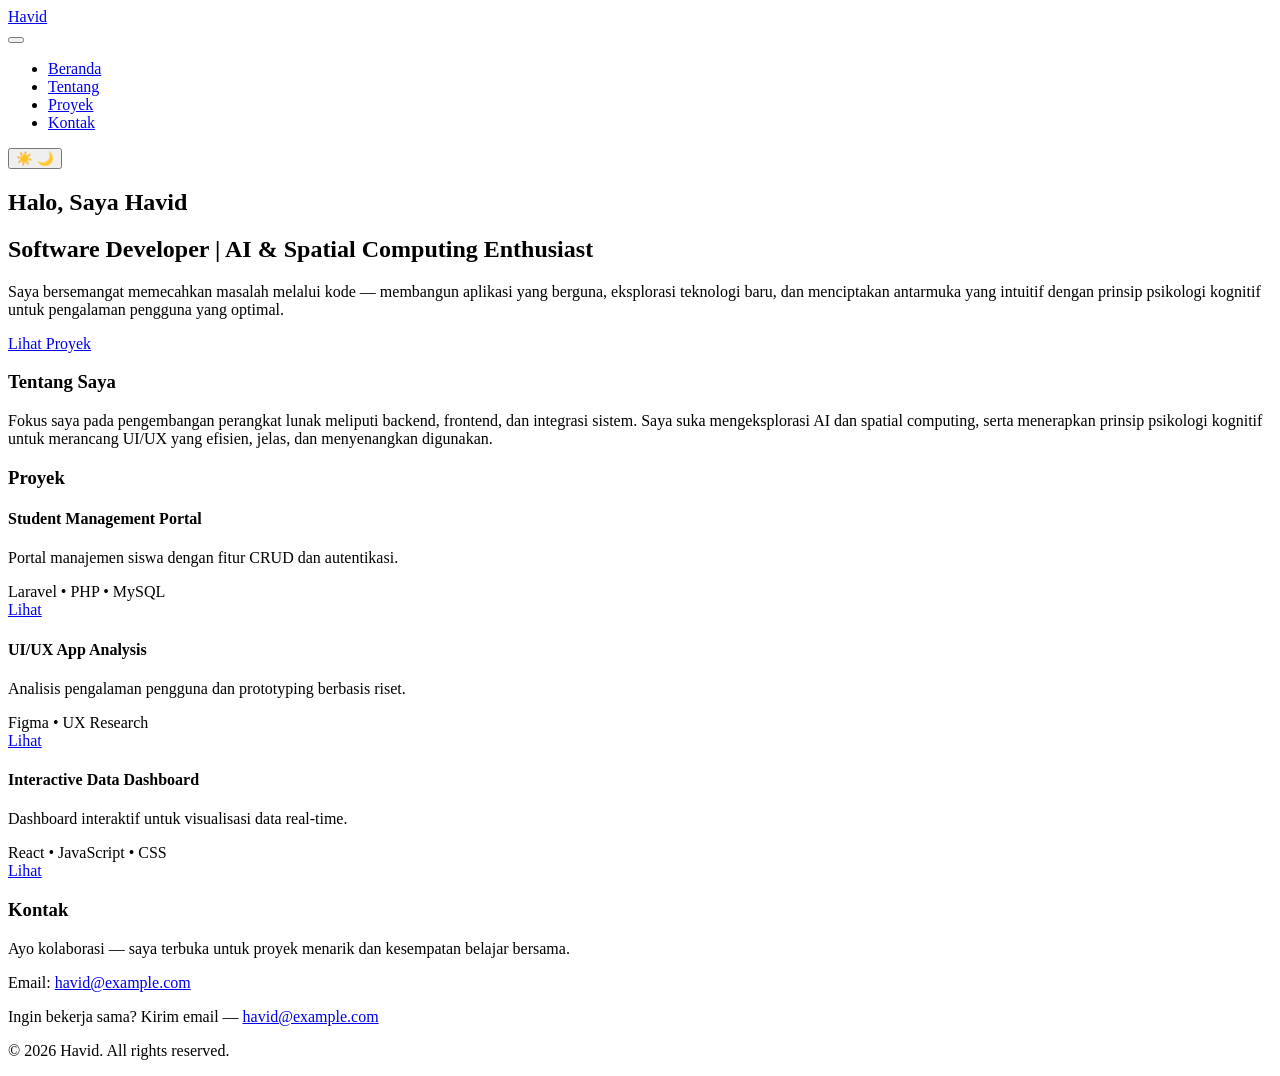
==== index.html @ 969c2647 "Rename index_Version3.html to index.html" ====
<!doctype html>
<html lang="id">
<head>
  <meta charset="utf-8" />
  <meta name="viewport" content="width=device-width,initial-scale=1" />
  <title>Havid Maulana — Portfolio</title>
  <meta name="description" content="Portfolio Havid — Software Developer, AI & Spatial Computing Enthusiast" />
  <link rel="stylesheet" href="style.css" />
</head>
<body>
  <header class="site-header">
    <nav class="nav container" role="navigation" aria-label="Main navigation">
      <div class="nav-left">
        <a href="#home" class="logo" aria-label="Beranda Havid">Havid</a>
      </div>

      <!--
        nav-toggle now includes aria-controls pointing to the nav links element.
        Script should toggle aria-expanded and the .show class on the #nav-links element.
      -->
      <button class="nav-toggle" id="nav-toggle" aria-expanded="false" aria-controls="nav-links" aria-label="Toggle navigation menu">
        <span class="hamburger" aria-hidden="true"></span>
      </button>

      <!-- role="menu" + data-close-on-click used to signal behaviour to JS and assistive tech -->
      <ul class="nav-center" id="nav-links" role="menu" data-close-on-click="true">
        <li><a href="#home" role="menuitem" aria-current="page">Beranda</a></li>
        <li><a href="#about" role="menuitem">Tentang</a></li>
        <li><a href="#projects" role="menuitem">Proyek</a></li>
        <li><a href="#contact" role="menuitem">Kontak</a></li>
      </ul>

      <div class="nav-right">
        <button id="theme-toggle" class="theme-toggle" aria-pressed="false" title="Toggle theme" aria-label="Toggle light and dark theme">
          <span class="icon-sun" aria-hidden="true">☀️</span>
          <span class="icon-moon" aria-hidden="true">🌙</span>
        </button>
      </div>
    </nav>
  </header>

  <main>
    <section id="home" class="hero container reveal">
      <div class="hero-content">
        <h1>Halo, Saya Havid</h1>
        <h2>Software Developer | AI & Spatial Computing Enthusiast</h2>
        <p>
          Saya bersemangat memecahkan masalah melalui kode — membangun aplikasi yang berguna, eksplorasi teknologi baru, dan menciptakan antarmuka yang intuitif dengan
          prinsip psikologi kognitif untuk pengalaman pengguna yang optimal.
        </p>
        <div class="cta-row">
          <a href="#projects" class="btn primary" id="view-projects">Lihat Proyek</a>
        </div>
      </div>
      <div class="hero-visual" aria-hidden="true">
        <!-- Simple visual placeholder -->
        <div class="device-mock"></div>
      </div>
    </section>

    <section id="about" class="about container reveal">
      <h3>Tentang Saya</h3>
      <p>
        Fokus saya pada pengembangan perangkat lunak meliputi backend, frontend, dan integrasi sistem. Saya suka mengeksplorasi AI dan spatial computing, serta menerapkan
        prinsip psikologi kognitif untuk merancang UI/UX yang efisien, jelas, dan menyenangkan digunakan.
      </p>
    </section>

    <section id="projects" class="projects container reveal">
      <h3>Proyek</h3>
      <div class="projects-grid">
        <article class="project-card">
          <div class="card-content">
            <h4>Student Management Portal</h4>
            <p>Portal manajemen siswa dengan fitur CRUD dan autentikasi.</p>
            <div class="tech">Laravel • PHP • MySQL</div>
          </div>
          <a class="card-action" href="#" aria-label="Buka proyek Student Management Portal">Lihat</a>
        </article>

        <article class="project-card">
          <div class="card-content">
            <h4>UI/UX App Analysis</h4>
            <p>Analisis pengalaman pengguna dan prototyping berbasis riset.</p>
            <div class="tech">Figma • UX Research</div>
          </div>
          <a class="card-action" href="#" aria-label="Buka proyek UI/UX App Analysis">Lihat</a>
        </article>

        <article class="project-card">
          <div class="card-content">
            <h4>Interactive Data Dashboard</h4>
            <p>Dashboard interaktif untuk visualisasi data real-time.</p>
            <div class="tech">React • JavaScript • CSS</div>
          </div>
          <a class="card-action" href="#" aria-label="Buka proyek Interactive Data Dashboard">Lihat</a>
        </article>
      </div>
    </section>

    <section id="contact" class="contact container reveal">
      <h3>Kontak</h3>
      <p>Ayo kolaborasi — saya terbuka untuk proyek menarik dan kesempatan belajar bersama.</p>
      <p>
        Email: <a href="mailto:havid@example.com">havid@example.com</a>
      </p>
    </section>
  </main>

  <footer class="site-footer">
    <div class="container">
      <p>Ingin bekerja sama? Kirim email — <a href="mailto:havid@example.com">havid@example.com</a></p>
      <p>© 2026 Havid. All rights reserved.</p>
    </div>
  </footer>

  <script src="script.js" defer></script>
</body>
</html>
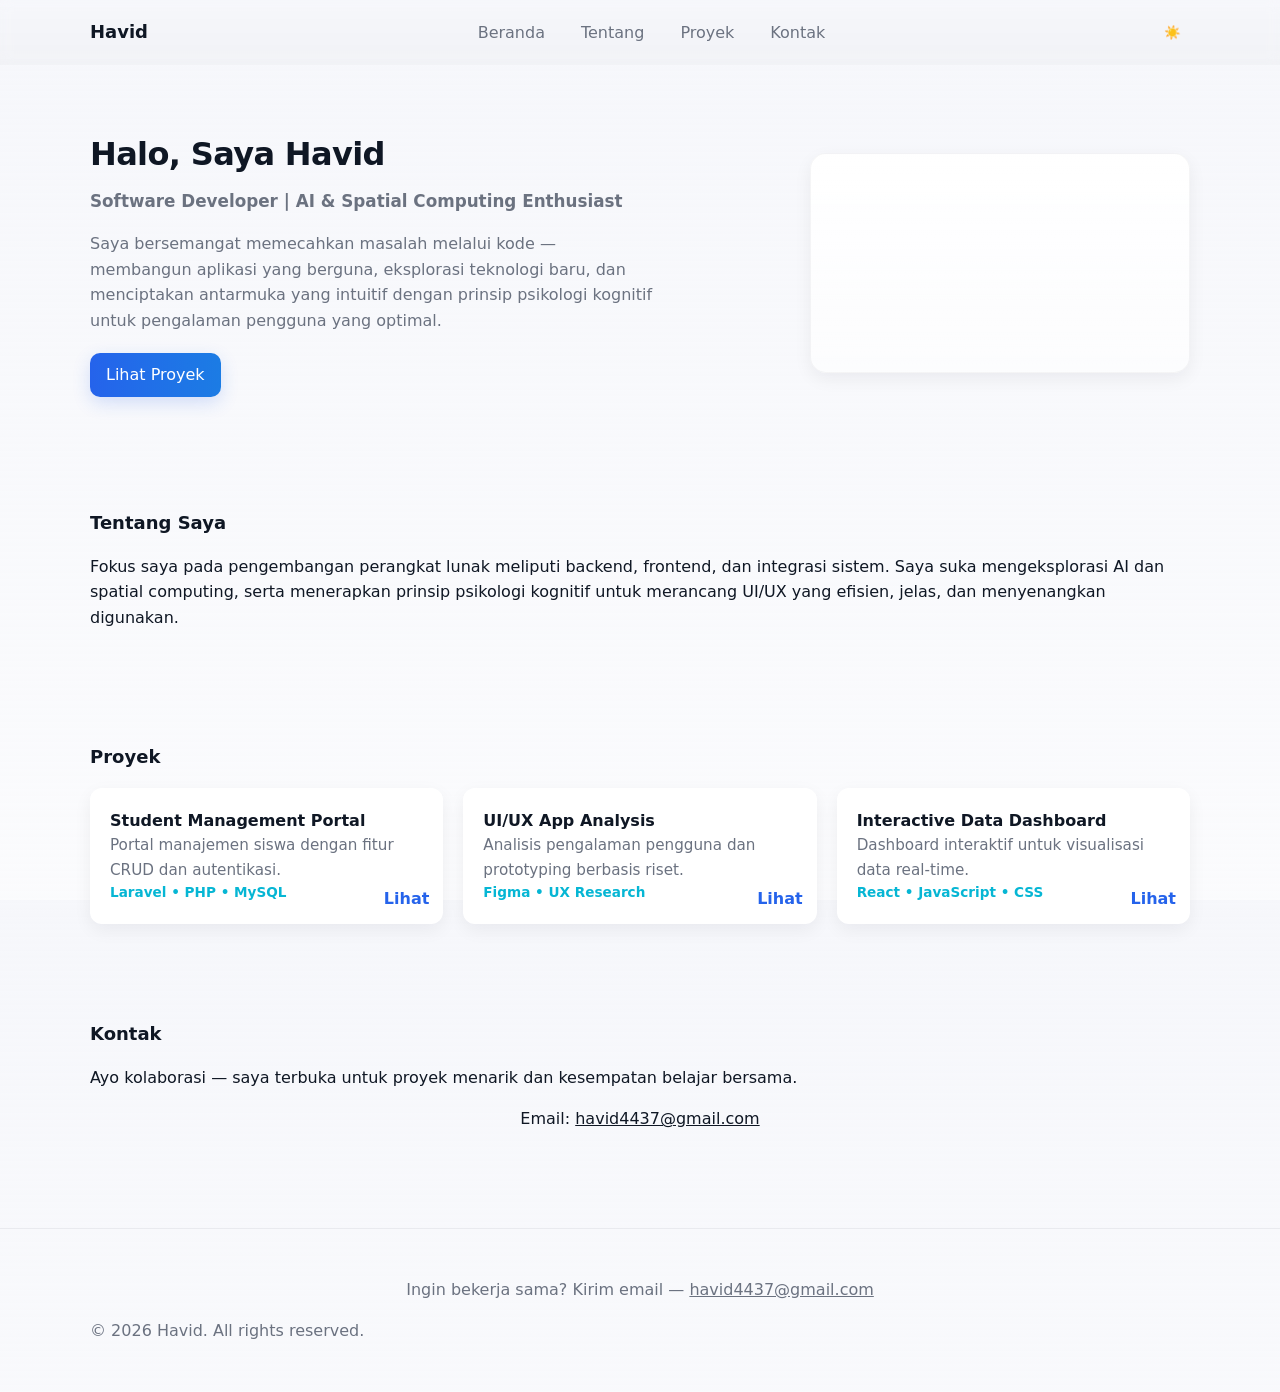
==== commit 03f5618a: "Updated index.html to change email address and center align email lines." ====
--- a/index.html
+++ b/index.html
@@ -101,19 +101,19 @@
     <section id="contact" class="contact container reveal">
       <h3>Kontak</h3>
       <p>Ayo kolaborasi — saya terbuka untuk proyek menarik dan kesempatan belajar bersama.</p>
-      <p>
-        Email: <a href="mailto:havid@example.com">havid@example.com</a>
+      <p style="text-align:center;">
+        Email: <a href="mailto:havid4437@gmail.com">havid4437@gmail.com</a>
       </p>
     </section>
   </main>
 
   <footer class="site-footer">
     <div class="container">
-      <p>Ingin bekerja sama? Kirim email — <a href="mailto:havid@example.com">havid@example.com</a></p>
+      <p style="text-align:center;">Ingin bekerja sama? Kirim email — <a href="mailto:havid4437@gmail.com">havid4437@gmail.com</a></p>
       <p>© 2026 Havid. All rights reserved.</p>
     </div>
   </footer>
 
   <script src="script.js" defer></script>
 </body>
-</html>
+</html>
--- a/style.css
+++ b/style.css
@@ -0,0 +1,248 @@
+:root{
+  --bg: #f6f7fb;
+  --surface: #ffffff;
+  --text: #0f1724;
+  --muted: #6b7280;
+  --primary: #2563eb;
+  --accent: #06b6d4;
+  --card-shadow: 0 6px 18px rgba(15,23,36,0.06);
+  --glass: rgba(255,255,255,0.6);
+  --radius: 12px;
+  --transition: 300ms cubic-bezier(.2,.9,.3,1);
+}
+
+/* Dark theme overrides */
+:root[data-theme="dark"]{
+  --bg: #0b1020;
+  --surface: #0f1724;
+  --text: #e6eef8;
+  --muted: #9aa6bb;
+  --primary: #4f83ff;
+  --accent: #2dd4bf;
+  --card-shadow: 0 8px 26px rgba(2,6,23,0.6);
+  --glass: rgba(19,24,34,0.6);
+}
+
+/* Basic reset */
+*{box-sizing:border-box}
+html,body{height:100%}
+body{
+  margin:0;
+  font-family: Inter, ui-sans-serif, system-ui, -apple-system, "Segoe UI", Roboto, "Helvetica Neue", Arial;
+  background:linear-gradient(180deg,var(--bg),color-mix(in srgb, var(--bg) 92%, transparent 100%));
+  color:var(--text);
+  -webkit-font-smoothing:antialiased;
+  -moz-osx-font-smoothing:grayscale;
+  line-height:1.6;
+  transition: background var(--transition), color var(--transition);
+}
+
+/* Container */
+.container{
+  width: min(1100px, 92%);
+  margin: 0 auto;
+}
+
+/* Header / Nav */
+.site-header{
+  position: sticky;
+  top:0;
+  z-index:40;
+  backdrop-filter: blur(6px);
+  background: linear-gradient(180deg, transparent, rgba(0,0,0,0.02));
+}
+.nav{
+  display:flex;
+  align-items:center;
+  gap:1rem;
+  padding:1rem 0;
+}
+.logo{
+  font-weight:700;
+  font-size:1.125rem;
+  color:var(--text);
+  text-decoration:none;
+}
+.nav-center{
+  list-style:none;
+  display:flex;
+  gap:1.25rem;
+  margin:0;
+  padding:0;
+  flex:1;
+  justify-content:center;
+  align-items:center;
+}
+.nav-center a{
+  color:var(--muted);
+  text-decoration:none;
+  padding:0.35rem 0.5rem;
+  border-radius:8px;
+  transition: color var(--transition), background var(--transition);
+}
+.nav-center a:hover,
+.nav-center a:focus{
+  color:var(--text);
+  background: color-mix(in srgb, var(--primary) 8%, transparent 92%);
+}
+.nav-right{display:flex;align-items:center;gap:0.5rem}
+
+/* Theme toggle */
+.theme-toggle{
+  background:transparent;
+  border:1px solid transparent;
+  padding:0.5rem;
+  border-radius:8px;
+  cursor:pointer;
+  color:var(--muted);
+  display:inline-flex;
+  align-items:center;
+  gap:0.5rem;
+  transition: background var(--transition), color var(--transition), transform var(--transition);
+}
+.theme-toggle:hover{transform:translateY(-2px)}
+.theme-toggle .icon-sun{display:inline-block}
+:root[data-theme="dark"] .theme-toggle .icon-sun{display:none}
+:root:not([data-theme="dark"]) .theme-toggle .icon-moon{display:none}
+
+/* Nav toggle (mobile) */
+.nav-toggle{
+  display:none;
+  background:transparent;
+  border:0;
+  padding:0.4rem;
+  cursor:pointer;
+}
+.hamburger{
+  width:22px;height:2px;background:var(--text);display:block;position:relative;border-radius:2px;
+}
+.hamburger::after,.hamburger::before{
+  content:"";position:absolute;left:0;right:0;height:2px;background:inherit;border-radius:2px;
+}
+.hamburger::before{top:-6px}
+.hamburger::after{top:6px}
+
+/* Hero */
+.hero{
+  display:grid;
+  grid-template-columns: 1fr 380px;
+  gap:2rem;
+  align-items:center;
+  padding:4rem 0;
+}
+.hero-content h1{
+  margin:0;
+  font-size:2rem;
+  letter-spacing:-0.02em;
+}
+.hero-content h2{
+  margin:0.5rem 0 1rem;
+  color:var(--muted);
+  font-weight:600;
+  font-size:1.05rem;
+}
+.hero-content p{max-width:56ch;color:var(--muted)}
+.cta-row{margin-top:1.2rem}
+.btn{
+  display:inline-block;
+  text-decoration:none;
+  padding:0.6rem 1rem;
+  border-radius:10px;
+  transition: all var(--transition);
+}
+.btn.primary{
+  background: linear-gradient(90deg,var(--primary), color-mix(in srgb,var(--accent) 30%, var(--primary)));
+  color:white;
+  box-shadow: 0 6px 18px rgba(37,99,235,0.18);
+}
+.btn.primary:hover{transform:translateY(-3px)}
+
+/* Device mock */
+.device-mock{
+  width:100%;
+  height:220px;
+  background:linear-gradient(180deg, color-mix(in srgb,var(--surface) 96%, transparent), var(--glass));
+  border-radius:16px;
+  box-shadow:var(--card-shadow);
+  border:1px solid color-mix(in srgb,var(--text) 4%, transparent);
+}
+
+/* Sections */
+h3{font-size:1.125rem;margin:0 0 0.75rem}
+.about, .projects, .contact{padding:3rem 0}
+
+/* Projects grid */
+.projects-grid{
+  display:grid;
+  grid-template-columns: repeat(3, 1fr);
+  gap:1.25rem;
+  margin-top:1rem;
+}
+.project-card{
+  background:var(--surface);
+  border-radius:var(--radius);
+  padding:1.25rem;
+  box-shadow:var(--card-shadow);
+  position:relative;
+  overflow:hidden;
+  transition: transform var(--transition), box-shadow var(--transition);
+  display:flex;
+  flex-direction:column;
+  gap:1rem;
+}
+.project-card:hover{
+  transform:translateY(-8px) scale(1.01);
+  box-shadow: 0 18px 40px rgba(2,6,23,0.12);
+}
+.card-content h4{margin:0;font-size:1rem}
+.card-content p{margin:0;color:var(--muted);font-size:0.95rem}
+.tech{margin-top:auto;color:var(--accent);font-weight:600;font-size:0.85rem}
+.card-action{
+  position:absolute;
+  right:14px;
+  bottom:12px;
+  background:transparent;
+  border:0;
+  text-decoration:none;
+  color:var(--primary);
+  font-weight:600;
+}
+
+/* Footer */
+.site-footer{
+  padding:2rem 0;
+  border-top:1px solid color-mix(in srgb,var(--text) 6%, transparent);
+  margin-top:2rem;
+  color:var(--muted);
+}
+
+/* Reveal animations (Intersection Observer) */
+.reveal{
+  opacity:0;
+  transform:translateY(18px);
+  transition: opacity 560ms cubic-bezier(.2,.9,.3,1), transform 560ms cubic-bezier(.2,.9,.3,1);
+  will-change: opacity, transform;
+}
+.reveal.active{
+  opacity:1;
+  transform:none;
+}
+
+/* Responsive */
+@media (max-width:980px){
+  .hero{grid-template-columns:1fr; text-align:left}
+  .hero-visual{order:2}
+  .nav-center{display:none;position:absolute;left:0;top:64px;width:100%;background:var(--surface);flex-direction:column;padding:1rem;border-radius:0 0 12px 12px;box-shadow:var(--card-shadow)}
+  .nav-center.show{display:flex}
+  .nav-toggle{display:block}
+  .projects-grid{grid-template-columns:repeat(2,1fr)}
+}
+@media (max-width:640px){
+  .projects-grid{grid-template-columns:1fr}
+  .logo{font-size:1rem}
+  .hero-content h1{font-size:1.5rem}
+  .hero-content h2{font-size:1rem}
+}
+
+/* Utilities */
+a{color:inherit}
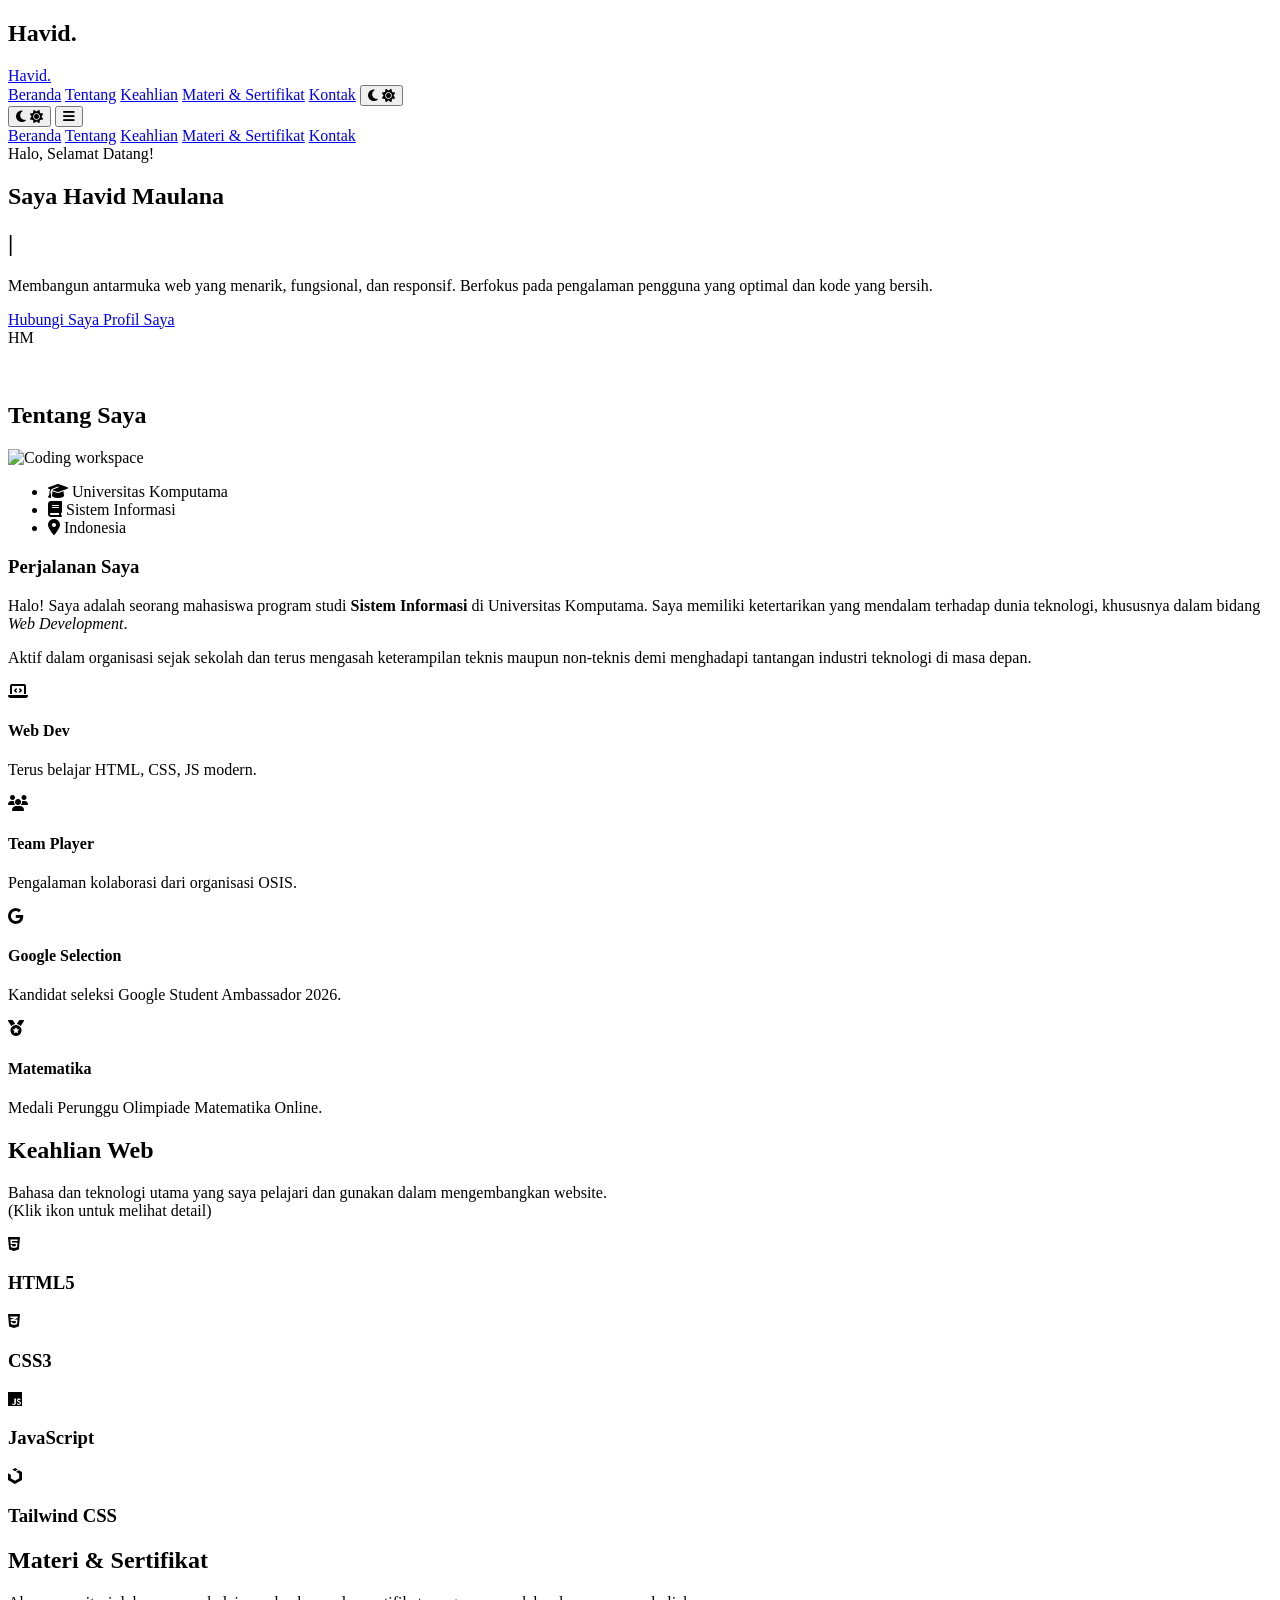
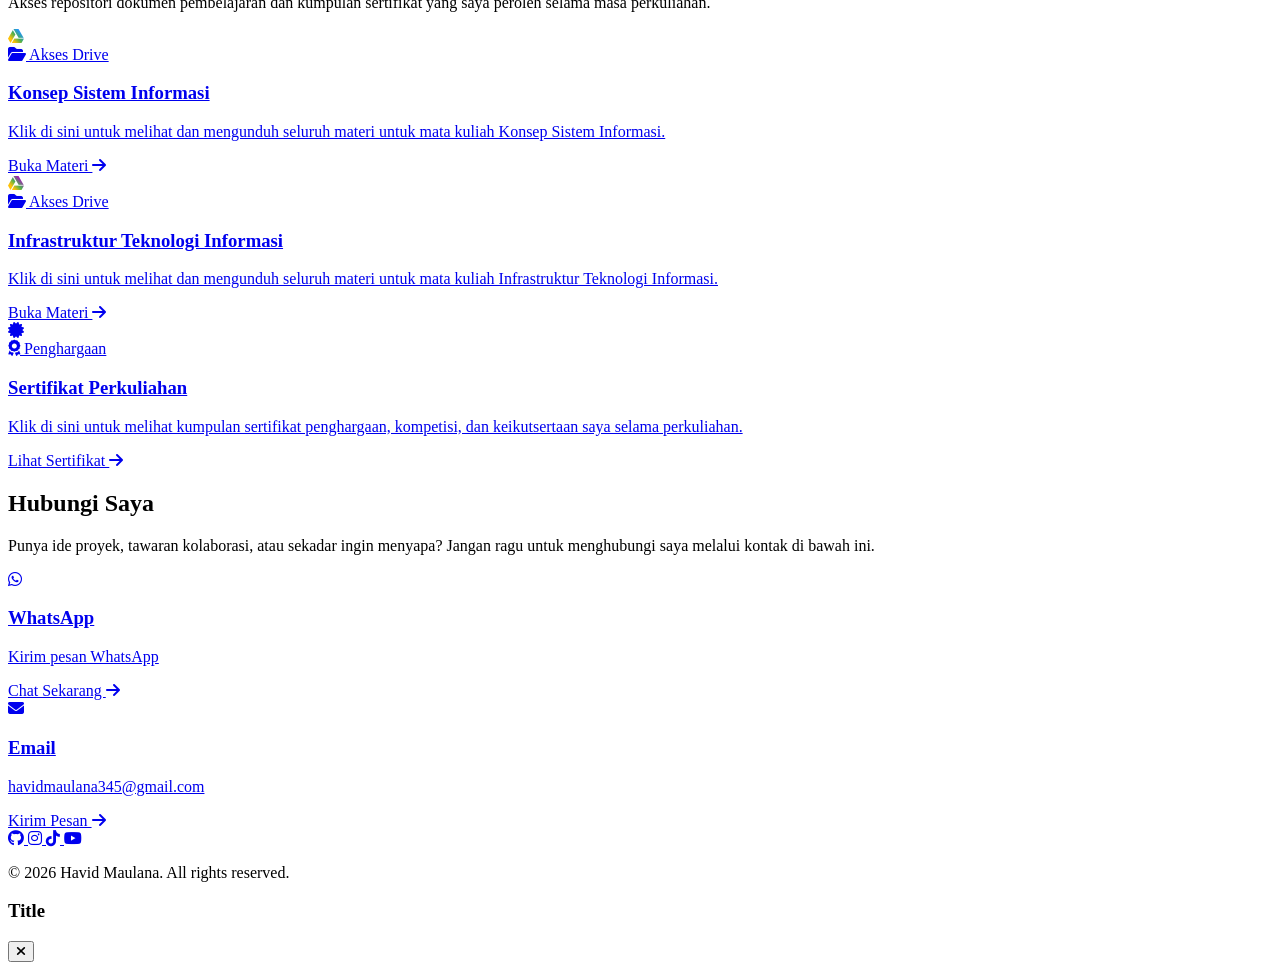
==== commit ad6087e9: "Update and rename My Portofolio.html to index.html" ====
--- a/index.html
+++ b/index.html
@@ -1,119 +1,708 @@
-<!doctype html>
-<html lang="id">
-<head>
-  <meta charset="utf-8" />
-  <meta name="viewport" content="width=device-width,initial-scale=1" />
-  <title>Havid Maulana — Portfolio</title>
-  <meta name="description" content="Portfolio Havid — Software Developer, AI & Spatial Computing Enthusiast" />
-  <link rel="stylesheet" href="style.css" />
-</head>
-<body>
-  <header class="site-header">
-    <nav class="nav container" role="navigation" aria-label="Main navigation">
-      <div class="nav-left">
-        <a href="#home" class="logo" aria-label="Beranda Havid">Havid</a>
-      </div>
-
-      <!--
-        nav-toggle now includes aria-controls pointing to the nav links element.
-        Script should toggle aria-expanded and the .show class on the #nav-links element.
-      -->
-      <button class="nav-toggle" id="nav-toggle" aria-expanded="false" aria-controls="nav-links" aria-label="Toggle navigation menu">
-        <span class="hamburger" aria-hidden="true"></span>
-      </button>
-
-      <!-- role="menu" + data-close-on-click used to signal behaviour to JS and assistive tech -->
-      <ul class="nav-center" id="nav-links" role="menu" data-close-on-click="true">
-        <li><a href="#home" role="menuitem" aria-current="page">Beranda</a></li>
-        <li><a href="#about" role="menuitem">Tentang</a></li>
-        <li><a href="#projects" role="menuitem">Proyek</a></li>
-        <li><a href="#contact" role="menuitem">Kontak</a></li>
-      </ul>
-
-      <div class="nav-right">
-        <button id="theme-toggle" class="theme-toggle" aria-pressed="false" title="Toggle theme" aria-label="Toggle light and dark theme">
-          <span class="icon-sun" aria-hidden="true">☀️</span>
-          <span class="icon-moon" aria-hidden="true">🌙</span>
-        </button>
-      </div>
-    </nav>
-  </header>
-
-  <main>
-    <section id="home" class="hero container reveal">
-      <div class="hero-content">
-        <h1>Halo, Saya Havid</h1>
-        <h2>Software Developer | AI & Spatial Computing Enthusiast</h2>
-        <p>
-          Saya bersemangat memecahkan masalah melalui kode — membangun aplikasi yang berguna, eksplorasi teknologi baru, dan menciptakan antarmuka yang intuitif dengan
-          prinsip psikologi kognitif untuk pengalaman pengguna yang optimal.
-        </p>
-        <div class="cta-row">
-          <a href="#projects" class="btn primary" id="view-projects">Lihat Proyek</a>
-        </div>
-      </div>
-      <div class="hero-visual" aria-hidden="true">
-        <!-- Simple visual placeholder -->
-        <div class="device-mock"></div>
-      </div>
-    </section>
-
-    <section id="about" class="about container reveal">
-      <h3>Tentang Saya</h3>
-      <p>
-        Fokus saya pada pengembangan perangkat lunak meliputi backend, frontend, dan integrasi sistem. Saya suka mengeksplorasi AI dan spatial computing, serta menerapkan
-        prinsip psikologi kognitif untuk merancang UI/UX yang efisien, jelas, dan menyenangkan digunakan.
-      </p>
-    </section>
-
-    <section id="projects" class="projects container reveal">
-      <h3>Proyek</h3>
-      <div class="projects-grid">
-        <article class="project-card">
-          <div class="card-content">
-            <h4>Student Management Portal</h4>
-            <p>Portal manajemen siswa dengan fitur CRUD dan autentikasi.</p>
-            <div class="tech">Laravel • PHP • MySQL</div>
-          </div>
-          <a class="card-action" href="#" aria-label="Buka proyek Student Management Portal">Lihat</a>
-        </article>
-
-        <article class="project-card">
-          <div class="card-content">
-            <h4>UI/UX App Analysis</h4>
-            <p>Analisis pengalaman pengguna dan prototyping berbasis riset.</p>
-            <div class="tech">Figma • UX Research</div>
-          </div>
-          <a class="card-action" href="#" aria-label="Buka proyek UI/UX App Analysis">Lihat</a>
-        </article>
-
-        <article class="project-card">
-          <div class="card-content">
-            <h4>Interactive Data Dashboard</h4>
-            <p>Dashboard interaktif untuk visualisasi data real-time.</p>
-            <div class="tech">React • JavaScript • CSS</div>
-          </div>
-          <a class="card-action" href="#" aria-label="Buka proyek Interactive Data Dashboard">Lihat</a>
-        </article>
-      </div>
-    </section>
-
-    <section id="contact" class="contact container reveal">
-      <h3>Kontak</h3>
-      <p>Ayo kolaborasi — saya terbuka untuk proyek menarik dan kesempatan belajar bersama.</p>
-      <p style="text-align:center;">
-        Email: <a href="mailto:havid4437@gmail.com">havid4437@gmail.com</a>
-      </p>
-    </section>
-  </main>
-
-  <footer class="site-footer">
-    <div class="container">
-      <p style="text-align:center;">Ingin bekerja sama? Kirim email — <a href="mailto:havid4437@gmail.com">havid4437@gmail.com</a></p>
-      <p>© 2026 Havid. All rights reserved.</p>
-    </div>
-  </footer>
-
-  <script src="script.js" defer></script>
-</body>
-</html>+<!DOCTYPE html>
+<html lang="id" class="scroll-smooth">
+<head>
+    <meta charset="UTF-8">
+    <meta name="viewport" content="width=device-width, initial-scale=1.0">
+    <title>Havid Maulana | Web Developer Portfolio</title>
+    <!-- Tailwind CSS CDN -->
+    <script src="https://cdn.tailwindcss.com"></script>
+    <!-- FontAwesome for Icons -->
+    <link rel="stylesheet" href="https://cdnjs.cloudflare.com/ajax/libs/font-awesome/6.4.0/css/all.min.css">
+    <!-- Google Fonts -->
+    <link href="https://fonts.googleapis.com/css2?family=Inter:wght@300;400;500;600;700&display=swap" rel="stylesheet">
+    <script>
+        tailwind.config = {
+            darkMode: 'class', // Menambahkan konfigurasi Dark Mode Tailwind
+            theme: {
+                extend: {
+                    fontFamily: {
+                        sans: ['Inter', 'sans-serif'],
+                    },
+                    colors: {
+                        primary: '#3b82f6', // blue-500
+                        secondary: '#1e293b', // slate-800
+                    }
+                }
+            }
+        }
+    </script>
+    <style>
+        /* Custom animations */
+        .fade-in { animation: fadeIn 1s ease-in forwards; opacity: 0; }
+        .slide-up { animation: slideUp 0.8s ease-out forwards; opacity: 0; transform: translateY(20px); }
+        
+        @keyframes fadeIn { to { opacity: 1; } }
+        @keyframes slideUp { to { opacity: 1; transform: translateY(0); } }
+        
+        /* Animasi Garis Loading */
+        @keyframes slideLine {
+            0% { transform: translateX(-100%); }
+            50% { transform: translateX(250%); }
+            100% { transform: translateX(-100%); }
+        }
+        .animate-slide-line {
+            animation: slideLine 1.5s infinite ease-in-out;
+            width: 40%;
+        }
+        
+        /* Animasi Morphing Hover untuk Profil */
+        .morph-hover {
+            transition: all 0.6s cubic-bezier(0.4, 0, 0.2, 1);
+        }
+        .group:hover .morph-hover {
+            border-radius: 40% 60% 70% 30% / 40% 50% 60% 50%;
+            transform: rotate(8deg) scale(1.05);
+            border-color: #3b82f6; /* Warna primary saat dihover */
+        }
+        
+        /* Animasi Transisi Teks Profil */
+        .text-initials {
+            transition: all 0.6s cubic-bezier(0.4, 0, 0.2, 1);
+            transform: rotate(0deg) scale(1);
+            opacity: 1;
+        }
+        .group:hover .text-initials {
+            transform: rotate(-15deg) scale(0.5);
+            opacity: 0;
+            visibility: hidden;
+        }
+        
+        .text-fullname {
+            transition: all 0.6s cubic-bezier(0.4, 0, 0.2, 1);
+            transform: rotate(15deg) scale(0.5);
+            opacity: 0;
+            visibility: hidden;
+            display: flex;
+            flex-direction: column;
+            align-items: center;
+        }
+        .group:hover .text-fullname {
+            /* -8deg untuk menyeimbangkan rotasi container morph-hover agar teks tetap lurus */
+            transform: rotate(-8deg) scale(1); 
+            opacity: 1;
+            visibility: visible;
+        }
+
+        .glow-morph {
+            transition: all 0.6s cubic-bezier(0.4, 0, 0.2, 1);
+        }
+        .group:hover .glow-morph {
+            transform: scale(1.3);
+            opacity: 0.8;
+            background-color: rgba(59, 130, 246, 0.4);
+        }
+
+        /* Delay utilities */
+        .delay-100 { animation-delay: 0.1s; }
+        .delay-200 { animation-delay: 0.2s; }
+        .delay-300 { animation-delay: 0.3s; }
+    </style>
+    <!-- Script untuk mencegah kedipan (flicker) tema saat halaman dimuat -->
+    <script>
+        if (localStorage.getItem('color-theme') === 'dark' || (!('color-theme' in localStorage) && window.matchMedia('(prefers-color-scheme: dark)').matches)) {
+            document.documentElement.classList.add('dark');
+        } else {
+            document.documentElement.classList.remove('dark');
+        }
+    </script>
+</head>
+<body id="body-content" class="bg-gray-50 dark:bg-gray-900 text-gray-800 dark:text-gray-200 font-sans antialiased selection:bg-primary selection:text-white transition-colors duration-300 overflow-hidden">
+
+    <!-- Loading Screen -->
+    <div id="loader" class="fixed inset-0 z-[100] bg-white dark:bg-gray-900 flex flex-col items-center justify-center transition-opacity duration-700">
+        <h2 class="text-2xl font-bold text-secondary dark:text-white tracking-widest mb-4 animate-pulse">Havid<span class="text-primary">.</span></h2>
+        <!-- Animasi Garis Bergerak -->
+        <div class="w-48 h-1.5 bg-gray-200 dark:bg-gray-800 rounded-full overflow-hidden relative">
+            <div class="absolute top-0 bottom-0 left-0 bg-primary rounded-full animate-slide-line shadow-[0_0_10px_rgba(59,130,246,0.8)]"></div>
+        </div>
+    </div>
+
+    <!-- Navbar -->
+    <nav class="fixed w-full bg-white/90 dark:bg-gray-900/90 backdrop-blur-sm z-50 shadow-sm dark:shadow-gray-800/30 transition-all duration-300" id="navbar">
+        <div class="max-w-7xl mx-auto px-4 sm:px-6 lg:px-8">
+            <div class="flex justify-between h-16 items-center">
+                <div class="flex-shrink-0">
+                    <a href="#home" class="text-2xl font-bold text-secondary dark:text-white tracking-tighter">Havid<span class="text-primary">.</span></a>
+                </div>
+                <!-- Desktop Menu -->
+                <div class="hidden md:flex space-x-8 items-center">
+                    <a href="#home" class="text-gray-600 dark:text-gray-300 hover:text-primary dark:hover:text-primary transition-colors font-medium">Beranda</a>
+                    <a href="#about" class="text-gray-600 dark:text-gray-300 hover:text-primary dark:hover:text-primary transition-colors font-medium">Tentang</a>
+                    <a href="#skills" class="text-gray-600 dark:text-gray-300 hover:text-primary dark:hover:text-primary transition-colors font-medium">Keahlian</a>
+                    <a href="#materi" class="text-gray-600 dark:text-gray-300 hover:text-primary dark:hover:text-primary transition-colors font-medium">Materi & Sertifikat</a>
+                    <a href="#contact" class="text-gray-600 dark:text-gray-300 hover:text-primary dark:hover:text-primary transition-colors font-medium">Kontak</a>
+                    <!-- Tombol Dark Mode Desktop -->
+                    <button id="theme-toggle" type="button" class="text-gray-500 dark:text-gray-400 hover:bg-gray-100 dark:hover:bg-gray-700 focus:outline-none rounded-lg text-sm p-2 transition-colors">
+                        <i id="theme-toggle-dark-icon" class="hidden fas fa-moon text-lg"></i>
+                        <i id="theme-toggle-light-icon" class="hidden fas fa-sun text-lg"></i>
+                    </button>
+                </div>
+                <!-- Mobile Menu Button -->
+                <div class="md:hidden flex items-center gap-2">
+                    <!-- Tombol Dark Mode Mobile -->
+                    <button id="theme-toggle-mobile" type="button" class="text-gray-500 dark:text-gray-400 hover:bg-gray-100 dark:hover:bg-gray-700 focus:outline-none rounded-lg text-sm p-2 transition-colors">
+                        <i id="theme-toggle-dark-icon-mobile" class="hidden fas fa-moon text-lg"></i>
+                        <i id="theme-toggle-light-icon-mobile" class="hidden fas fa-sun text-lg"></i>
+                    </button>
+                    <button id="mobile-menu-btn" class="text-gray-600 dark:text-gray-300 hover:text-primary focus:outline-none p-2">
+                        <i class="fas fa-bars text-2xl"></i>
+                    </button>
+                </div>
+            </div>
+        </div>
+        <!-- Mobile Menu Panel -->
+        <div id="mobile-menu" class="hidden md:hidden bg-white dark:bg-gray-900 border-t border-gray-100 dark:border-gray-800">
+            <div class="px-2 pt-2 pb-3 space-y-1 sm:px-3">
+                <a href="#home" class="block px-3 py-2 text-gray-600 dark:text-gray-300 hover:text-primary dark:hover:text-primary hover:bg-gray-50 dark:hover:bg-gray-800 rounded-md font-medium mobile-link">Beranda</a>
+                <a href="#about" class="block px-3 py-2 text-gray-600 dark:text-gray-300 hover:text-primary dark:hover:text-primary hover:bg-gray-50 dark:hover:bg-gray-800 rounded-md font-medium mobile-link">Tentang</a>
+                <a href="#skills" class="block px-3 py-2 text-gray-600 dark:text-gray-300 hover:text-primary dark:hover:text-primary hover:bg-gray-50 dark:hover:bg-gray-800 rounded-md font-medium mobile-link">Keahlian</a>
+                <a href="#materi" class="block px-3 py-2 text-gray-600 dark:text-gray-300 hover:text-primary dark:hover:text-primary hover:bg-gray-50 dark:hover:bg-gray-800 rounded-md font-medium mobile-link">Materi & Sertifikat</a>
+                <a href="#contact" class="block px-3 py-2 text-gray-600 dark:text-gray-300 hover:text-primary dark:hover:text-primary hover:bg-gray-50 dark:hover:bg-gray-800 rounded-md font-medium mobile-link">Kontak</a>
+            </div>
+        </div>
+    </nav>
+
+    <!-- Hero Section -->
+    <section id="home" class="pt-32 pb-20 md:pt-40 md:pb-28 flex items-center min-h-screen bg-gradient-to-br from-gray-50 to-blue-50/50 dark:from-gray-900 dark:to-gray-800 transition-colors duration-300">
+        <div class="max-w-7xl mx-auto px-4 sm:px-6 lg:px-8 w-full flex flex-col md:flex-row items-center gap-12">
+            <div class="w-full md:w-1/2 flex flex-col items-center md:items-start text-center md:text-left slide-up">
+                <span class="text-primary font-semibold tracking-wider uppercase mb-2">Halo, Selamat Datang!</span>
+                <h1 class="text-4xl md:text-6xl font-bold text-secondary dark:text-white mb-4 leading-tight">
+                    Saya <span class="text-primary">Havid Maulana</span>
+                </h1>
+                <h2 class="text-xl md:text-2xl text-gray-600 dark:text-gray-300 mb-6 h-8 md:h-10">
+                    <span id="typewriter"></span><span class="animate-pulse ml-1 text-primary">|</span>
+                </h2>
+                <p class="text-gray-600 dark:text-gray-400 mb-8 max-w-lg leading-relaxed">
+                    Membangun antarmuka web yang menarik, fungsional, dan responsif. Berfokus pada pengalaman pengguna yang optimal dan kode yang bersih.
+                </p>
+                <div class="flex gap-4">
+                    <a href="#contact" class="bg-primary hover:bg-blue-600 text-white px-8 py-3 rounded-full font-medium transition-all shadow-lg shadow-blue-500/30 hover:shadow-blue-500/50">
+                        Hubungi Saya
+                    </a>
+                    <a href="#about" class="bg-white dark:bg-gray-800 hover:bg-gray-50 dark:hover:bg-gray-700 text-gray-700 dark:text-gray-300 border border-gray-200 dark:border-gray-700 px-8 py-3 rounded-full font-medium transition-all shadow-sm">
+                        Profil Saya
+                    </a>
+                </div>
+            </div>
+            
+            <!-- Profile Avatar Section -->
+            <div class="w-full md:w-1/2 flex justify-center slide-up delay-200">
+                <div class="relative w-64 h-64 md:w-80 md:h-80 group cursor-pointer">
+                    <!-- Efek cahaya di belakang (Ikut membesar saat dihover) -->
+                    <div class="absolute inset-0 bg-primary/20 rounded-full blur-2xl animate-pulse glow-morph"></div>
+                    
+                    <!-- Desain Inisial Elegan dengan Morphing Shape Animasi -->
+                    <div class="relative z-10 w-full h-full rounded-full border-8 border-white dark:border-gray-800 shadow-2xl flex items-center justify-center bg-gradient-to-br from-gray-50 to-gray-200 dark:from-gray-800 dark:to-gray-900 transition-colors duration-300 morph-hover overflow-hidden">
+                        <!-- Teks Inisial -->
+                        <span class="absolute text-7xl md:text-9xl font-bold bg-clip-text text-transparent bg-gradient-to-br from-primary to-blue-300 drop-shadow-sm tracking-tighter text-initials">HM</span>
+                        <!-- Teks Nama Lengkap -->
+                        <span class="absolute text-3xl md:text-4xl font-bold bg-clip-text text-transparent bg-gradient-to-br from-primary to-blue-500 drop-shadow-sm tracking-tight text-center leading-tight text-fullname">Havid<br>Maulana</span>
+                    </div>
+                </div>
+            </div>
+        </div>
+    </section>
+
+    <!-- About Section -->
+    <section id="about" class="py-20 bg-white dark:bg-gray-900 transition-colors duration-300">
+        <div class="max-w-7xl mx-auto px-4 sm:px-6 lg:px-8">
+            <div class="text-center mb-16 slide-up">
+                <h2 class="text-3xl md:text-4xl font-bold text-secondary dark:text-white mb-4">Tentang Saya</h2>
+                <div class="w-16 h-1 bg-primary mx-auto rounded-full"></div>
+            </div>
+            
+            <div class="flex flex-col md:flex-row gap-12 items-center">
+                <div class="w-full md:w-5/12 slide-up delay-100">
+                    <div class="bg-gray-50 dark:bg-gray-800 p-6 rounded-2xl border border-gray-100 dark:border-gray-700 shadow-sm transition-colors duration-300">
+                        <img src="https://images.unsplash.com/photo-1498050108023-c5249f4df085?ixlib=rb-4.0.3&auto=format&fit=crop&w=800&q=80" alt="Coding workspace" class="w-full h-auto rounded-xl shadow-md mb-6 object-cover aspect-video">
+                        <ul class="space-y-3">
+                            <li class="flex items-center gap-3 text-gray-700 dark:text-gray-300">
+                                <i class="fas fa-graduation-cap text-primary w-5 text-center"></i>
+                                <span>Universitas Komputama</span>
+                            </li>
+                            <li class="flex items-center gap-3 text-gray-700 dark:text-gray-300">
+                                <i class="fas fa-book text-primary w-5 text-center"></i>
+                                <span>Sistem Informasi</span>
+                            </li>
+                            <li class="flex items-center gap-3 text-gray-700 dark:text-gray-300">
+                                <i class="fas fa-map-marker-alt text-primary w-5 text-center"></i>
+                                <span>Indonesia</span>
+                            </li>
+                        </ul>
+                    </div>
+                </div>
+                
+                <div class="w-full md:w-7/12 slide-up delay-200">
+                    <h3 class="text-2xl font-semibold text-secondary dark:text-white mb-4">Perjalanan Saya</h3>
+                    <p class="text-gray-600 dark:text-gray-400 mb-4 leading-relaxed">
+                        Halo! Saya adalah seorang mahasiswa program studi <strong>Sistem Informasi</strong> di Universitas Komputama. Saya memiliki ketertarikan yang mendalam terhadap dunia teknologi, khususnya dalam bidang <em>Web Development</em>.
+                    </p>
+                    <p class="text-gray-600 dark:text-gray-400 mb-6 leading-relaxed">
+                        Aktif dalam organisasi sejak sekolah dan terus mengasah keterampilan teknis maupun non-teknis demi menghadapi tantangan industri teknologi di masa depan.
+                    </p>
+                    
+                    <div class="grid grid-cols-1 sm:grid-cols-2 gap-4">
+                        <div class="bg-blue-50/50 dark:bg-blue-900/20 p-4 rounded-xl border border-blue-100 dark:border-blue-900/50 flex items-start gap-4 transition-colors duration-300">
+                            <div class="bg-primary/10 p-3 rounded-lg text-primary">
+                                <i class="fas fa-laptop-code text-xl"></i>
+                            </div>
+                            <div>
+                                <h4 class="font-semibold text-secondary dark:text-white">Web Dev</h4>
+                                <p class="text-sm text-gray-600 dark:text-gray-400">Terus belajar HTML, CSS, JS modern.</p>
+                            </div>
+                        </div>
+                        <div class="bg-blue-50/50 dark:bg-blue-900/20 p-4 rounded-xl border border-blue-100 dark:border-blue-900/50 flex items-start gap-4 transition-colors duration-300">
+                            <div class="bg-primary/10 p-3 rounded-lg text-primary">
+                                <i class="fas fa-users text-xl"></i>
+                            </div>
+                            <div>
+                                <h4 class="font-semibold text-secondary dark:text-white">Team Player</h4>
+                                <p class="text-sm text-gray-600 dark:text-gray-400">Pengalaman kolaborasi dari organisasi OSIS.</p>
+                            </div>
+                        </div>
+                        
+                        <!-- Pencapaian 1: Google Selection -->
+                        <div class="bg-blue-50/50 dark:bg-blue-900/20 p-4 rounded-xl border border-blue-200 dark:border-blue-900/50 flex items-start gap-4 transition-colors duration-300 text-left">
+                            <div class="bg-primary/10 p-3 rounded-lg text-primary">
+                                <i class="fab fa-google text-xl"></i>
+                            </div>
+                            <div>
+                                <h4 class="font-semibold text-secondary dark:text-white">Google Selection</h4>
+                                <p class="text-sm text-gray-600 dark:text-gray-400">Kandidat seleksi Google Student Ambassador 2026.</p>
+                            </div>
+                        </div>
+
+                        <!-- Pencapaian 2: Matematika -->
+                        <div class="bg-orange-50/50 dark:bg-orange-900/20 p-4 rounded-xl border border-orange-200 dark:border-orange-900/50 flex items-start gap-4 transition-colors duration-300 text-left">
+                            <div class="bg-orange-500/10 p-3 rounded-lg text-orange-600 dark:text-orange-400">
+                                <i class="fas fa-medal text-xl"></i>
+                            </div>
+                            <div>
+                                <h4 class="font-semibold text-secondary dark:text-white">Matematika</h4>
+                                <p class="text-sm text-gray-600 dark:text-gray-400">Medali Perunggu Olimpiade Matematika Online.</p>
+                            </div>
+                        </div>
+                    </div>
+                </div>
+            </div>
+        </div>
+    </section>
+
+    <!-- Skills Section -->
+    <section id="skills" class="py-20 bg-gray-50 dark:bg-gray-800/50 transition-colors duration-300">
+        <div class="max-w-7xl mx-auto px-4 sm:px-6 lg:px-8">
+            <div class="text-center mb-16 slide-up">
+                <h2 class="text-3xl md:text-4xl font-bold text-secondary dark:text-white mb-4">Keahlian Web</h2>
+                <div class="w-16 h-1 bg-primary mx-auto rounded-full mb-6"></div>
+                <p class="text-gray-600 dark:text-gray-400 max-w-2xl mx-auto">Bahasa dan teknologi utama yang saya pelajari dan gunakan dalam mengembangkan website. <br><span class="text-sm text-primary font-medium">(Klik ikon untuk melihat detail)</span></p>
+            </div>
+            
+            <div class="grid grid-cols-2 md:grid-cols-4 gap-6">
+                <!-- Skill 1 -->
+                <div onclick="openSkillModal('html')" class="group cursor-pointer bg-white dark:bg-gray-800 p-6 rounded-2xl shadow-sm border border-gray-100 dark:border-gray-700 text-center hover:shadow-xl hover:shadow-orange-500/20 transition-all hover:-translate-y-2 hover:scale-[1.03] duration-500 ease-out slide-up delay-100">
+                    <i class="fab fa-html5 text-5xl text-orange-500 mb-4 transform group-hover:scale-110 group-hover:rotate-6 transition-transform duration-300"></i>
+                    <h3 class="font-semibold text-secondary dark:text-white">HTML5</h3>
+                </div>
+                <!-- Skill 2 -->
+                <div onclick="openSkillModal('css')" class="group cursor-pointer bg-white dark:bg-gray-800 p-6 rounded-2xl shadow-sm border border-gray-100 dark:border-gray-700 text-center hover:shadow-xl hover:shadow-blue-500/20 transition-all hover:-translate-y-2 hover:scale-[1.03] duration-500 ease-out slide-up delay-200">
+                    <i class="fab fa-css3-alt text-5xl text-blue-500 mb-4 transform group-hover:scale-110 group-hover:-rotate-6 transition-transform duration-300"></i>
+                    <h3 class="font-semibold text-secondary dark:text-white">CSS3</h3>
+                </div>
+                <!-- Skill 3 -->
+                <div onclick="openSkillModal('js')" class="group cursor-pointer bg-white dark:bg-gray-800 p-6 rounded-2xl shadow-sm border border-gray-100 dark:border-gray-700 text-center hover:shadow-xl hover:shadow-yellow-500/20 transition-all hover:-translate-y-2 hover:scale-[1.03] duration-500 ease-out slide-up delay-300">
+                    <i class="fab fa-js text-5xl text-yellow-400 mb-4 transform group-hover:scale-110 group-hover:rotate-6 transition-transform duration-300"></i>
+                    <h3 class="font-semibold text-secondary dark:text-white">JavaScript</h3>
+                </div>
+                <!-- Skill 4 -->
+                <div onclick="openSkillModal('tailwind')" class="group cursor-pointer bg-white dark:bg-gray-800 p-6 rounded-2xl shadow-sm border border-gray-100 dark:border-gray-700 text-center hover:shadow-xl hover:shadow-teal-500/20 transition-all hover:-translate-y-2 hover:scale-[1.03] duration-500 ease-out slide-up delay-300">
+                    <i class="fab fa-uikit text-5xl text-teal-500 mb-4 transform group-hover:scale-110 group-hover:-rotate-6 transition-transform duration-300"></i>
+                    <h3 class="font-semibold text-secondary dark:text-white">Tailwind CSS</h3>
+                </div>
+            </div>
+        </div>
+    </section>
+
+    <!-- Materi Kuliah Section -->
+    <section id="materi" class="py-20 bg-white dark:bg-gray-900 transition-colors duration-300">
+        <div class="max-w-7xl mx-auto px-4 sm:px-6 lg:px-8">
+            <div class="text-center mb-16 slide-up">
+                <h2 class="text-3xl md:text-4xl font-bold text-secondary dark:text-white mb-4">Materi & Sertifikat</h2>
+                <div class="w-16 h-1 bg-primary mx-auto rounded-full mb-6"></div>
+                <p class="text-gray-600 dark:text-gray-400 max-w-2xl mx-auto">Akses repositori dokumen pembelajaran dan kumpulan sertifikat yang saya peroleh selama masa perkuliahan.</p>
+            </div>
+
+            <div class="grid grid-cols-1 md:grid-cols-2 lg:grid-cols-3 gap-6 max-w-7xl mx-auto">
+                <!-- Card 1: Materi Drive (Konsep SI) -->
+                <a href="https://sites.google.com/view/mhasymis/mengajar/konsep-sistem-informasi?authuser=0" target="_blank" rel="noopener noreferrer" class="group relative w-full bg-gray-50 dark:bg-gray-800 p-6 md:p-8 rounded-2xl border border-gray-100 dark:border-gray-700 hover:shadow-2xl hover:shadow-primary/20 transition-all hover:-translate-y-2 hover:scale-[1.02] duration-500 ease-out slide-up delay-100 flex flex-col sm:flex-row lg:flex-col items-center sm:items-start lg:items-center text-center sm:text-left lg:text-center gap-6 overflow-hidden">
+                    <div class="absolute -right-16 -bottom-16 w-64 h-64 bg-primary/5 rounded-full blur-3xl group-hover:bg-primary/15 transition-colors duration-500"></div>
+                    <div class="w-20 h-20 shrink-0 bg-white dark:bg-gray-900 shadow-md rounded-2xl flex items-center justify-center transform group-hover:scale-110 group-hover:rotate-6 transition-transform duration-300 z-10">
+                        <i class="fab fa-google-drive text-5xl" style="background: -webkit-linear-gradient(bottom left, #FFC107 25%, #4CAF50 50%, #2196F3 75%); -webkit-background-clip: text; -webkit-text-fill-color: transparent;"></i>
+                    </div>
+                    <div class="z-10 flex-1 flex flex-col items-center sm:items-start lg:items-center">
+                        <div class="inline-flex items-center gap-2 px-3 py-1 rounded-full bg-blue-100 dark:bg-blue-900/30 text-blue-600 dark:text-blue-400 text-xs font-bold uppercase tracking-wider mb-3 transition-colors">
+                            <i class="fas fa-folder-open"></i> Akses Drive
+                        </div>
+                        <h3 class="text-2xl font-bold text-secondary dark:text-white mb-2 group-hover:text-primary transition-colors">Konsep Sistem Informasi</h3>
+                        <p class="text-gray-600 dark:text-gray-400 mb-4 text-sm leading-relaxed">Klik di sini untuk melihat dan mengunduh seluruh materi untuk mata kuliah Konsep Sistem Informasi.</p>
+                        <span class="inline-flex items-center justify-center gap-2 text-primary font-medium text-sm group-hover:gap-3 transition-all mt-auto">
+                            Buka Materi <i class="fas fa-arrow-right"></i>
+                        </span>
+                    </div>
+                </a>
+
+                <!-- Card 2: Materi Drive (Infrastruktur TI) -->
+                <a href="https://sites.google.com/view/mhasymis/mengajar/infrastruktur-teknologi-informasi?authuser=0" target="_blank" rel="noopener noreferrer" class="group relative w-full bg-gray-50 dark:bg-gray-800 p-6 md:p-8 rounded-2xl border border-gray-100 dark:border-gray-700 hover:shadow-2xl hover:shadow-purple-500/20 transition-all hover:-translate-y-2 hover:scale-[1.02] duration-500 ease-out slide-up delay-200 flex flex-col sm:flex-row lg:flex-col items-center sm:items-start lg:items-center text-center sm:text-left lg:text-center gap-6 overflow-hidden">
+                    <div class="absolute -right-16 -bottom-16 w-64 h-64 bg-purple-500/5 rounded-full blur-3xl group-hover:bg-purple-500/15 transition-colors duration-500"></div>
+                    <div class="w-20 h-20 shrink-0 bg-white dark:bg-gray-900 shadow-md rounded-2xl flex items-center justify-center transform group-hover:scale-110 group-hover:-rotate-6 transition-transform duration-300 z-10">
+                        <i class="fab fa-google-drive text-5xl" style="background: -webkit-linear-gradient(bottom left, #FFC107 25%, #4CAF50 50%, #9C27B0 75%); -webkit-background-clip: text; -webkit-text-fill-color: transparent;"></i>
+                    </div>
+                    <div class="z-10 flex-1 flex flex-col items-center sm:items-start lg:items-center">
+                        <div class="inline-flex items-center gap-2 px-3 py-1 rounded-full bg-purple-100 dark:bg-purple-900/30 text-purple-600 dark:text-purple-400 text-xs font-bold uppercase tracking-wider mb-3 transition-colors">
+                            <i class="fas fa-folder-open"></i> Akses Drive
+                        </div>
+                        <h3 class="text-2xl font-bold text-secondary dark:text-white mb-2 group-hover:text-purple-500 transition-colors">Infrastruktur Teknologi Informasi</h3>
+                        <p class="text-gray-600 dark:text-gray-400 mb-4 text-sm leading-relaxed">Klik di sini untuk melihat dan mengunduh seluruh materi untuk mata kuliah Infrastruktur Teknologi Informasi.</p>
+                        <span class="inline-flex items-center justify-center gap-2 text-purple-500 font-medium text-sm group-hover:gap-3 transition-all mt-auto">
+                            Buka Materi <i class="fas fa-arrow-right"></i>
+                        </span>
+                    </div>
+                </a>
+
+                <!-- Card 3: Sertifikat -->
+                <a href="https://drive.google.com/drive/folders/1NomymELwoYbs8g7ECj8nUIXxik3oECwE" target="_blank" rel="noopener noreferrer" class="group relative w-full bg-gray-50 dark:bg-gray-800 p-6 md:p-8 rounded-2xl border border-gray-100 dark:border-gray-700 hover:shadow-2xl hover:shadow-orange-500/20 transition-all hover:-translate-y-2 hover:scale-[1.02] duration-500 ease-out slide-up delay-300 flex flex-col sm:flex-row lg:flex-col items-center sm:items-start lg:items-center text-center sm:text-left lg:text-center gap-6 overflow-hidden md:col-span-2 lg:col-span-1">
+                    <div class="absolute -right-16 -bottom-16 w-64 h-64 bg-orange-500/5 rounded-full blur-3xl group-hover:bg-orange-500/15 transition-colors duration-500"></div>
+                    <div class="w-20 h-20 shrink-0 bg-white dark:bg-gray-900 shadow-md rounded-2xl flex items-center justify-center transform group-hover:scale-110 group-hover:rotate-6 transition-transform duration-300 z-10">
+                        <i class="fas fa-certificate text-5xl text-orange-500"></i>
+                    </div>
+                    <div class="z-10 flex-1 flex flex-col items-center sm:items-start lg:items-center">
+                        <div class="inline-flex items-center gap-2 px-3 py-1 rounded-full bg-orange-100 dark:bg-orange-900/30 text-orange-600 dark:text-orange-400 text-xs font-bold uppercase tracking-wider mb-3 transition-colors">
+                            <i class="fas fa-award"></i> Penghargaan
+                        </div>
+                        <h3 class="text-2xl font-bold text-secondary dark:text-white mb-2 group-hover:text-orange-500 transition-colors">Sertifikat Perkuliahan</h3>
+                        <p class="text-gray-600 dark:text-gray-400 mb-4 text-sm leading-relaxed">Klik di sini untuk melihat kumpulan sertifikat penghargaan, kompetisi, dan keikutsertaan saya selama perkuliahan.</p>
+                        <span class="inline-flex items-center justify-center gap-2 text-orange-500 font-medium text-sm group-hover:gap-3 transition-all mt-auto">
+                            Lihat Sertifikat <i class="fas fa-arrow-right"></i>
+                        </span>
+                    </div>
+                </a>
+            </div>
+        </div>
+    </section>
+
+    <!-- Contact Section -->
+    <section id="contact" class="py-20 bg-gray-50 dark:bg-gray-800/50 transition-colors duration-300">
+        <div class="max-w-7xl mx-auto px-4 sm:px-6 lg:px-8">
+            <div class="text-center mb-16 slide-up">
+                <h2 class="text-3xl md:text-4xl font-bold text-secondary dark:text-white mb-4">Hubungi Saya</h2>
+                <div class="w-16 h-1 bg-primary mx-auto rounded-full mb-6"></div>
+                <p class="text-gray-600 dark:text-gray-400 max-w-2xl mx-auto">Punya ide proyek, tawaran kolaborasi, atau sekadar ingin menyapa? Jangan ragu untuk menghubungi saya melalui kontak di bawah ini.</p>
+            </div>
+
+            <div class="flex flex-col md:flex-row justify-center gap-6 max-w-4xl mx-auto">
+                <!-- WhatsApp Card -->
+                <a href="https://wa.me/6283838695666" target="_blank" rel="noopener noreferrer" class="flex-1 bg-green-50 dark:bg-green-900/10 border border-green-200 dark:border-green-800/50 p-8 rounded-2xl hover:shadow-2xl hover:shadow-green-500/20 transition-all hover:-translate-y-2 hover:scale-[1.02] duration-500 ease-out group text-center slide-up delay-100">
+                    <div class="w-16 h-16 bg-green-100 dark:bg-green-900/50 text-green-600 dark:text-green-400 rounded-full flex items-center justify-center mx-auto mb-4 group-hover:scale-110 group-hover:rotate-12 transition-transform duration-300">
+                        <i class="fab fa-whatsapp text-3xl"></i>
+                    </div>
+                    <h3 class="text-xl font-bold text-secondary dark:text-white mb-2">WhatsApp</h3>
+                    <p class="text-gray-600 dark:text-gray-400 mb-4">Kirim pesan WhatsApp</p>
+                    <span class="text-green-600 dark:text-green-400 font-medium text-sm flex items-center justify-center gap-2 group-hover:gap-3 transition-all">
+                        Chat Sekarang <i class="fas fa-arrow-right"></i>
+                    </span>
+                </a>
+
+                <!-- Email Card -->
+                <a href="mailto:havidmaulana345@gmail.com" class="flex-1 bg-blue-50 dark:bg-blue-900/10 border border-blue-200 dark:border-blue-800/50 p-8 rounded-2xl hover:shadow-2xl hover:shadow-blue-500/20 transition-all hover:-translate-y-2 hover:scale-[1.02] duration-500 ease-out group text-center slide-up delay-200">
+                    <div class="w-16 h-16 bg-blue-100 dark:bg-blue-900/50 text-primary dark:text-blue-400 rounded-full flex items-center justify-center mx-auto mb-4 group-hover:scale-110 group-hover:-rotate-12 transition-transform duration-300">
+                        <i class="fas fa-envelope text-3xl"></i>
+                    </div>
+                    <h3 class="text-xl font-bold text-secondary dark:text-white mb-2">Email</h3>
+                    <p class="text-gray-600 dark:text-gray-400 mb-4">havidmaulana345@gmail.com</p>
+                    <span class="text-primary dark:text-blue-400 font-medium text-sm flex items-center justify-center gap-2 group-hover:gap-3 transition-all">
+                        Kirim Pesan <i class="fas fa-arrow-right"></i>
+                    </span>
+                </a>
+            </div>
+        </div>
+    </section>
+
+    <!-- Footer -->
+    <footer class="bg-secondary dark:bg-gray-950 text-white py-10 border-t border-gray-800 dark:border-gray-900 transition-colors duration-300">
+        <div class="max-w-7xl mx-auto px-4 sm:px-6 lg:px-8 flex flex-col items-center gap-6">
+            <div class="flex space-x-8">
+                <a href="https://github.com/havid-345" target="_blank" rel="noopener noreferrer" class="text-gray-400 hover:text-gray-900 dark:hover:text-white transition-colors transform hover:scale-125 duration-300 hover:-rotate-6">
+                    <i class="fab fa-github text-2xl"></i>
+                </a>
+                <a href="https://www.instagram.com/hvdmln__?igsh=MWMyNDR0MHZtcncwYw==" target="_blank" rel="noopener noreferrer" class="text-gray-400 hover:text-pink-500 transition-colors transform hover:scale-125 duration-300 hover:rotate-6">
+                    <i class="fab fa-instagram text-2xl"></i>
+                </a>
+                <a href="https://www.tiktok.com/@unknownaccoundq?_r=1&_t=ZS-94Z5l3NDUe5" target="_blank" rel="noopener noreferrer" class="text-gray-400 hover:text-white transition-colors transform hover:scale-125 duration-300 hover:-rotate-6">
+                    <i class="fab fa-tiktok text-2xl"></i>
+                </a>
+                <a href="https://youtube.com/@vidchannell?si=OIwTCBQt8zslK1qs" target="_blank" rel="noopener noreferrer" class="text-gray-400 hover:text-red-500 transition-colors transform hover:scale-125 duration-300 hover:rotate-6">
+                    <i class="fab fa-youtube text-2xl"></i>
+                </a>
+            </div>
+            <p class="text-gray-400 text-sm text-center">
+                &copy; <span id="year"></span> Havid Maulana. All rights reserved.
+            </p>
+        </div>
+    </footer>
+
+    <!-- Skill Modal Box -->
+    <div id="skill-modal" class="fixed inset-0 z-[60] hidden bg-black/50 backdrop-blur-sm flex items-center justify-center px-4 transition-opacity duration-300 opacity-0">
+        <div class="bg-white dark:bg-gray-800 rounded-2xl max-w-md w-full p-6 shadow-2xl transform scale-95 transition-transform duration-300" id="skill-modal-content">
+            <div class="flex justify-between items-start mb-4">
+                <div class="flex items-center gap-4">
+                    <div id="modal-icon-container" class="p-3 rounded-xl">
+                        <i id="modal-icon" class="text-4xl"></i>
+                    </div>
+                    <h3 id="modal-title" class="text-2xl font-bold text-secondary dark:text-white">Title</h3>
+                </div>
+                <button onclick="closeSkillModal()" class="text-gray-400 hover:text-gray-600 dark:hover:text-white focus:outline-none transition-colors transform hover:scale-110 hover:rotate-90 duration-300">
+                    <i class="fas fa-times text-xl"></i>
+                </button>
+            </div>
+            <p id="modal-desc" class="text-gray-600 dark:text-gray-300 leading-relaxed mt-2"></p>
+        </div>
+    </div>
+
+    <!-- JavaScript Interactions -->
+    <script>
+        // Set Current Year in Footer
+        document.getElementById('year').textContent = new Date().getFullYear();
+
+        // Mobile Menu Toggle
+        const btn = document.getElementById('mobile-menu-btn');
+        const menu = document.getElementById('mobile-menu');
+        const mobileLinks = document.querySelectorAll('.mobile-link');
+        const icon = btn.querySelector('i');
+
+        btn.addEventListener('click', () => {
+            menu.classList.toggle('hidden');
+            if (menu.classList.contains('hidden')) {
+                icon.classList.remove('fa-times');
+                icon.classList.add('fa-bars');
+            } else {
+                icon.classList.remove('fa-bars');
+                icon.classList.add('fa-times');
+            }
+        });
+
+        // Close mobile menu when a link is clicked
+        mobileLinks.forEach(link => {
+            link.addEventListener('click', () => {
+                menu.classList.add('hidden');
+                icon.classList.remove('fa-times');
+                icon.classList.add('fa-bars');
+            });
+        });
+
+        // Navbar Shadow on Scroll
+        const navbar = document.getElementById('navbar');
+        window.addEventListener('scroll', () => {
+            if (window.scrollY > 10) {
+                navbar.classList.add('shadow-md');
+                navbar.classList.remove('shadow-sm');
+            } else {
+                navbar.classList.remove('shadow-md');
+                navbar.classList.add('shadow-sm');
+            }
+        });
+
+        // Simple Scroll Animation Observer
+        const observerOptions = {
+            root: null,
+            rootMargin: '0px',
+            threshold: 0.1
+        };
+
+        const observer = new IntersectionObserver((entries, observer) => {
+            entries.forEach(entry => {
+                if (entry.isIntersecting) {
+                    entry.target.style.animationPlayState = 'running';
+                    observer.unobserve(entry.target);
+                }
+            });
+        }, observerOptions);
+
+        // Pause animations initially so they play when scrolled into view
+        document.querySelectorAll('.slide-up, .fade-in').forEach((el) => {
+            el.style.animationPlayState = 'paused';
+            observer.observe(el);
+        });
+
+        // Dark Mode Logic
+        const themeToggleDarkIcons = document.querySelectorAll('#theme-toggle-dark-icon, #theme-toggle-dark-icon-mobile');
+        const themeToggleLightIcons = document.querySelectorAll('#theme-toggle-light-icon, #theme-toggle-light-icon-mobile');
+        const themeToggleBtns = document.querySelectorAll('#theme-toggle, #theme-toggle-mobile');
+
+        // Mengatur ikon awal sesuai dengan tema yang sedang aktif
+        if (localStorage.getItem('color-theme') === 'dark' || (!('color-theme' in localStorage) && window.matchMedia('(prefers-color-scheme: dark)').matches)) {
+            // TEMA GELAP -> TAMPILKAN BULAN
+            themeToggleDarkIcons.forEach(icon => icon.classList.remove('hidden'));
+        } else {
+            // TEMA TERANG -> TAMPILKAN MATAHARI
+            themeToggleLightIcons.forEach(icon => icon.classList.remove('hidden'));
+        }
+
+        themeToggleBtns.forEach(btn => {
+            btn.addEventListener('click', function() {
+                // Sembunyikan dan tampilkan ikon bergantian
+                themeToggleDarkIcons.forEach(icon => icon.classList.toggle('hidden'));
+                themeToggleLightIcons.forEach(icon => icon.classList.toggle('hidden'));
+
+                // Jika tema sebelumnya sudah disimpan di localStorage
+                if (localStorage.getItem('color-theme')) {
+                    if (localStorage.getItem('color-theme') === 'light') {
+                        document.documentElement.classList.add('dark');
+                        localStorage.setItem('color-theme', 'dark');
+                    } else {
+                        document.documentElement.classList.remove('dark');
+                        localStorage.setItem('color-theme', 'light');
+                    }
+                // Jika belum pernah disetting
+                } else {
+                    if (document.documentElement.classList.contains('dark')) {
+                        document.documentElement.classList.remove('dark');
+                        localStorage.setItem('color-theme', 'light');
+                    } else {
+                        document.documentElement.classList.add('dark');
+                        localStorage.setItem('color-theme', 'dark');
+                    }
+                }
+            });
+        });
+
+        // Loading Screen Logic
+        window.addEventListener('load', () => {
+            const loader = document.getElementById('loader');
+            const body = document.getElementById('body-content');
+            
+            // Diberi sedikit delay (800ms) agar efek loading-nya sempat terlihat keren
+            setTimeout(() => {
+                loader.classList.add('opacity-0');
+                
+                // Tunggu efek fade out selesai sebelum dihilangkan sepenuhnya
+                setTimeout(() => {
+                    loader.classList.add('hidden');
+                    body.classList.remove('overflow-hidden'); // Kembalikan fungsi scroll halaman
+                    
+                    // Mulai efek Typewriter setelah animasi loading selesai
+                    setTimeout(typeWriterEffect, 200);
+                }, 700); 
+            }, 800);
+        });
+
+        // Typewriter Effect Logic
+        const typewriterElement = document.getElementById('typewriter');
+        const phrases = ['Mahasiswa Sistem Informasi', 'Web Developer'];
+        let phraseIndex = 0;
+        let charIndex = 0;
+        let isDeleting = false;
+        let typeSpeed = 100;
+
+        function typeWriterEffect() {
+            if (!typewriterElement) return;
+            const currentPhrase = phrases[phraseIndex];
+            
+            if (isDeleting) {
+                // Proses menghapus huruf
+                typewriterElement.textContent = currentPhrase.substring(0, charIndex - 1);
+                charIndex--;
+                typeSpeed = 50; // Kecepatan menghapus lebih cepat
+            } else {
+                // Proses mengetik huruf
+                typewriterElement.textContent = currentPhrase.substring(0, charIndex + 1);
+                charIndex++;
+                typeSpeed = 100; // Kecepatan mengetik normal
+            }
+
+            // Jika satu kalimat selesai diketik
+            if (!isDeleting && charIndex === currentPhrase.length) {
+                isDeleting = true;
+                typeSpeed = 2000; // Jeda (berhenti sejenak) sebelum mulai menghapus
+            } 
+            // Jika kalimat selesai dihapus, lanjut ke kalimat berikutnya
+            else if (isDeleting && charIndex === 0) {
+                isDeleting = false;
+                phraseIndex = (phraseIndex + 1) % phrases.length;
+                typeSpeed = 500; // Jeda sebelum mulai mengetik kalimat baru
+            }
+
+            setTimeout(typeWriterEffect, typeSpeed);
+        }
+
+        // Skill Modal Logic
+        const skillData = {
+            'html': {
+                title: 'HTML5',
+                icon: 'fab fa-html5 text-orange-500',
+                bg: 'bg-orange-50 dark:bg-orange-900/20',
+                desc: 'HTML5 adalah kerangka dasar dari setiap website. Saya menggunakannya untuk menyusun struktur konten secara semantik, memastikan aksesibilitas yang baik, dan membuat fondasi yang kuat sebelum ditambahkan desain atau interaktivitas.'
+            },
+            'css': {
+                title: 'CSS3',
+                icon: 'fab fa-css3-alt text-blue-500',
+                bg: 'bg-blue-50 dark:bg-blue-900/20',
+                desc: 'CSS3 memberi nyawa pada tampilan website. Dengan CSS, saya mendesain tata letak yang responsif, mengatur warna, tipografi, serta menambahkan animasi transisi agar pengalaman pengguna (UX) menjadi lebih menarik dan nyaman dilihat.'
+            },
+            'js': {
+                title: 'JavaScript',
+                icon: 'fab fa-js text-yellow-500 dark:text-yellow-400',
+                bg: 'bg-yellow-50 dark:bg-yellow-900/20',
+                desc: 'JavaScript adalah otak di balik interaktivitas website. Saya memanfaatkannya untuk memanipulasi elemen secara langsung (DOM), memproses data, membuat animasi dinamis, hingga menangani logika fitur-fitur web modern.'
+            },
+            'tailwind': {
+                title: 'Tailwind CSS',
+                icon: 'fab fa-uikit text-teal-500',
+                bg: 'bg-teal-50 dark:bg-teal-900/20',
+                desc: 'Tailwind CSS adalah framework modern favorit saya. Dibanding CSS biasa, Tailwind memungkinkan saya membuat desain kustom dengan sangat cepat langsung dari file HTML menggunakan utility classes, membuat kode lebih rapi dan efisien.'
+            }
+        };
+
+        function openSkillModal(skillKey) {
+            const modal = document.getElementById('skill-modal');
+            const modalContent = document.getElementById('skill-modal-content');
+            const data = skillData[skillKey];
+
+            // Set content
+            document.getElementById('modal-title').textContent = data.title;
+            document.getElementById('modal-icon').className = data.icon;
+            document.getElementById('modal-icon-container').className = `p-3 rounded-xl ${data.bg}`;
+            document.getElementById('modal-desc').textContent = data.desc;
+
+            // Show modal
+            modal.classList.remove('hidden');
+            // Trigger reflow to restart transition
+            void modal.offsetWidth;
+            modal.classList.remove('opacity-0');
+            modalContent.classList.remove('scale-95');
+            modalContent.classList.add('scale-100');
+        }
+
+        function closeSkillModal() {
+            const modal = document.getElementById('skill-modal');
+            const modalContent = document.getElementById('skill-modal-content');
+            
+            // Hide modal
+            modal.classList.add('opacity-0');
+            modalContent.classList.remove('scale-100');
+            modalContent.classList.add('scale-95');
+            
+            // Wait for transition to finish before hiding element
+            setTimeout(() => {
+                modal.classList.add('hidden');
+            }, 300);
+        }
+
+        // Close modal when clicking outside of it (on the backdrop)
+        document.getElementById('skill-modal').addEventListener('click', function(e) {
+            if (e.target === this) {
+                closeSkillModal();
+            }
+        });
+    </script>
+</body>
+</html>
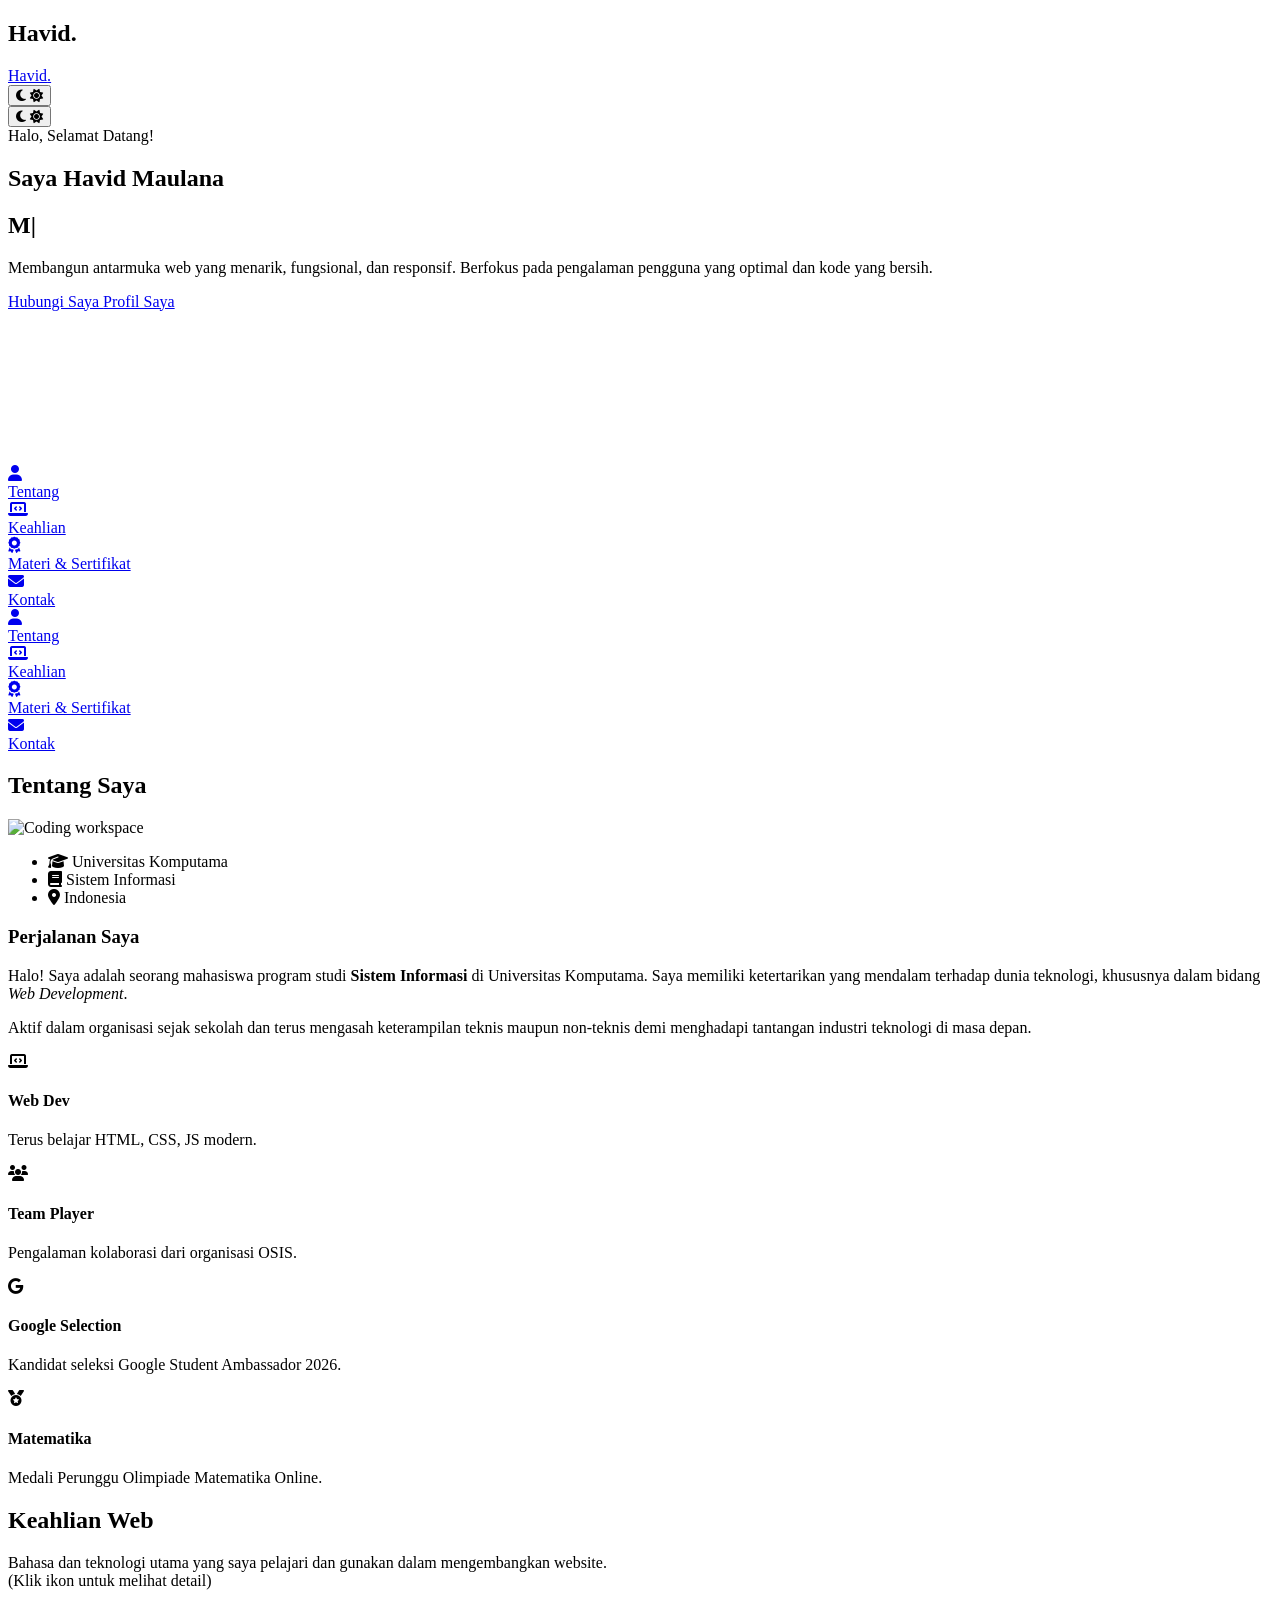
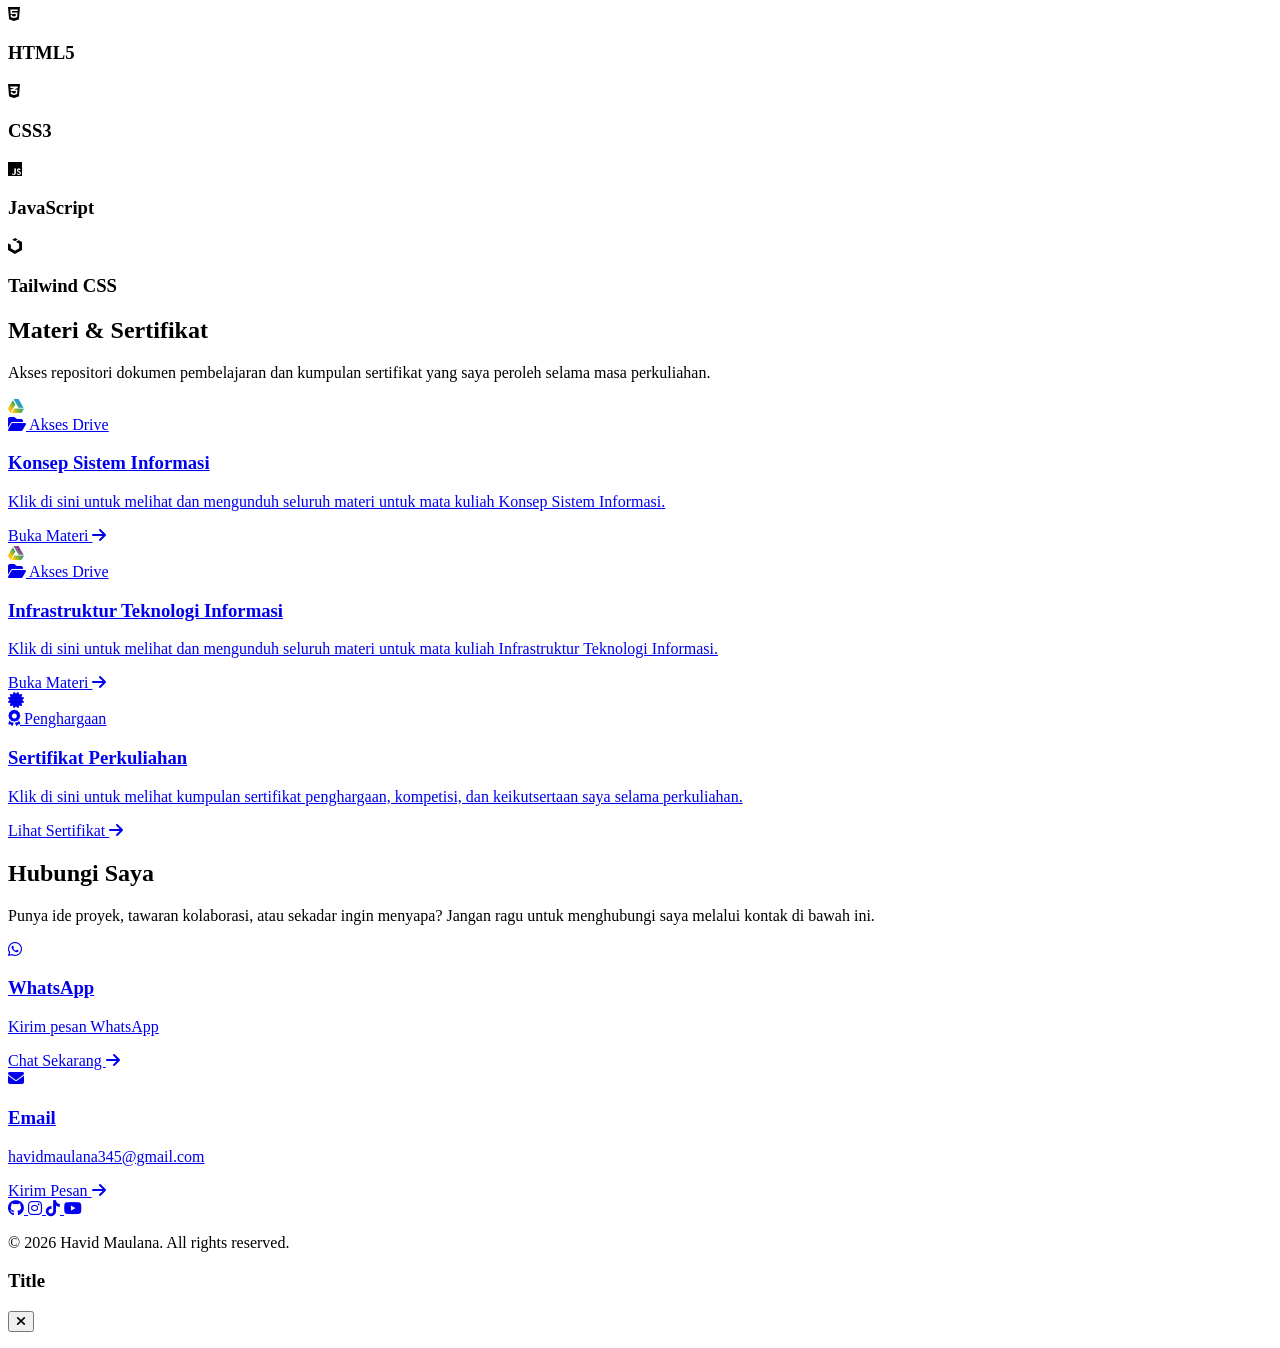
==== commit 7dc6279e: "Update index.html" ====
--- a/index.html
+++ b/index.html
@@ -4,37 +4,32 @@
     <meta charset="UTF-8">
     <meta name="viewport" content="width=device-width, initial-scale=1.0">
     <title>Havid Maulana | Web Developer Portfolio</title>
-    <!-- Tailwind CSS CDN -->
     <script src="https://cdn.tailwindcss.com"></script>
-    <!-- FontAwesome for Icons -->
     <link rel="stylesheet" href="https://cdnjs.cloudflare.com/ajax/libs/font-awesome/6.4.0/css/all.min.css">
-    <!-- Google Fonts -->
     <link href="https://fonts.googleapis.com/css2?family=Inter:wght@300;400;500;600;700&display=swap" rel="stylesheet">
     <script>
         tailwind.config = {
-            darkMode: 'class', // Menambahkan konfigurasi Dark Mode Tailwind
+            darkMode: 'class', 
             theme: {
                 extend: {
                     fontFamily: {
                         sans: ['Inter', 'sans-serif'],
                     },
                     colors: {
-                        primary: '#3b82f6', // blue-500
-                        secondary: '#1e293b', // slate-800
+                        primary: '#3b82f6', 
+                        secondary: '#1e293b', 
                     }
                 }
             }
         }
     </script>
     <style>
-        /* Custom animations */
         .fade-in { animation: fadeIn 1s ease-in forwards; opacity: 0; }
         .slide-up { animation: slideUp 0.8s ease-out forwards; opacity: 0; transform: translateY(20px); }
         
         @keyframes fadeIn { to { opacity: 1; } }
         @keyframes slideUp { to { opacity: 1; transform: translateY(0); } }
         
-        /* Animasi Garis Loading */
         @keyframes slideLine {
             0% { transform: translateX(-100%); }
             50% { transform: translateX(250%); }
@@ -45,59 +40,18 @@
             width: 40%;
         }
         
-        /* Animasi Morphing Hover untuk Profil */
-        .morph-hover {
-            transition: all 0.6s cubic-bezier(0.4, 0, 0.2, 1);
-        }
-        .group:hover .morph-hover {
-            border-radius: 40% 60% 70% 30% / 40% 50% 60% 50%;
-            transform: rotate(8deg) scale(1.05);
-            border-color: #3b82f6; /* Warna primary saat dihover */
-        }
-        
-        /* Animasi Transisi Teks Profil */
-        .text-initials {
-            transition: all 0.6s cubic-bezier(0.4, 0, 0.2, 1);
-            transform: rotate(0deg) scale(1);
-            opacity: 1;
-        }
-        .group:hover .text-initials {
-            transform: rotate(-15deg) scale(0.5);
-            opacity: 0;
-            visibility: hidden;
-        }
-        
-        .text-fullname {
-            transition: all 0.6s cubic-bezier(0.4, 0, 0.2, 1);
-            transform: rotate(15deg) scale(0.5);
-            opacity: 0;
-            visibility: hidden;
-            display: flex;
-            flex-direction: column;
-            align-items: center;
-        }
-        .group:hover .text-fullname {
-            /* -8deg untuk menyeimbangkan rotasi container morph-hover agar teks tetap lurus */
-            transform: rotate(-8deg) scale(1); 
-            opacity: 1;
-            visibility: visible;
-        }
-
-        .glow-morph {
-            transition: all 0.6s cubic-bezier(0.4, 0, 0.2, 1);
-        }
-        .group:hover .glow-morph {
-            transform: scale(1.3);
-            opacity: 0.8;
-            background-color: rgba(59, 130, 246, 0.4);
-        }
-
-        /* Delay utilities */
         .delay-100 { animation-delay: 0.1s; }
         .delay-200 { animation-delay: 0.2s; }
         .delay-300 { animation-delay: 0.3s; }
+
+        @keyframes floatMenu {
+            0%, 100% { transform: translateY(0px) scale(1); }
+            50% { transform: translateY(-12px) scale(1.03); }
+        }
+        .animate-float-menu {
+            animation: floatMenu 4s ease-in-out infinite;
+        }
     </style>
-    <!-- Script untuk mencegah kedipan (flicker) tema saat halaman dimuat -->
     <script>
         if (localStorage.getItem('color-theme') === 'dark' || (!('color-theme' in localStorage) && window.matchMedia('(prefers-color-scheme: dark)').matches)) {
             document.documentElement.classList.add('dark');
@@ -106,65 +60,40 @@
         }
     </script>
 </head>
-<body id="body-content" class="bg-gray-50 dark:bg-gray-900 text-gray-800 dark:text-gray-200 font-sans antialiased selection:bg-primary selection:text-white transition-colors duration-300 overflow-hidden">
-
-    <!-- Loading Screen -->
+<body id="body-content" class="bg-gray-50 dark:bg-gray-900 text-gray-800 dark:text-gray-200 font-sans antialiased selection:bg-primary selection:text-white transition-colors duration-300 overflow-hidden overflow-x-hidden">
+
     <div id="loader" class="fixed inset-0 z-[100] bg-white dark:bg-gray-900 flex flex-col items-center justify-center transition-opacity duration-700">
         <h2 class="text-2xl font-bold text-secondary dark:text-white tracking-widest mb-4 animate-pulse">Havid<span class="text-primary">.</span></h2>
-        <!-- Animasi Garis Bergerak -->
         <div class="w-48 h-1.5 bg-gray-200 dark:bg-gray-800 rounded-full overflow-hidden relative">
             <div class="absolute top-0 bottom-0 left-0 bg-primary rounded-full animate-slide-line shadow-[0_0_10px_rgba(59,130,246,0.8)]"></div>
         </div>
     </div>
 
-    <!-- Navbar -->
     <nav class="fixed w-full bg-white/90 dark:bg-gray-900/90 backdrop-blur-sm z-50 shadow-sm dark:shadow-gray-800/30 transition-all duration-300" id="navbar">
         <div class="max-w-7xl mx-auto px-4 sm:px-6 lg:px-8">
             <div class="flex justify-between h-16 items-center">
                 <div class="flex-shrink-0">
                     <a href="#home" class="text-2xl font-bold text-secondary dark:text-white tracking-tighter">Havid<span class="text-primary">.</span></a>
                 </div>
-                <!-- Desktop Menu -->
                 <div class="hidden md:flex space-x-8 items-center">
-                    <a href="#home" class="text-gray-600 dark:text-gray-300 hover:text-primary dark:hover:text-primary transition-colors font-medium">Beranda</a>
-                    <a href="#about" class="text-gray-600 dark:text-gray-300 hover:text-primary dark:hover:text-primary transition-colors font-medium">Tentang</a>
-                    <a href="#skills" class="text-gray-600 dark:text-gray-300 hover:text-primary dark:hover:text-primary transition-colors font-medium">Keahlian</a>
-                    <a href="#materi" class="text-gray-600 dark:text-gray-300 hover:text-primary dark:hover:text-primary transition-colors font-medium">Materi & Sertifikat</a>
-                    <a href="#contact" class="text-gray-600 dark:text-gray-300 hover:text-primary dark:hover:text-primary transition-colors font-medium">Kontak</a>
-                    <!-- Tombol Dark Mode Desktop -->
                     <button id="theme-toggle" type="button" class="text-gray-500 dark:text-gray-400 hover:bg-gray-100 dark:hover:bg-gray-700 focus:outline-none rounded-lg text-sm p-2 transition-colors">
                         <i id="theme-toggle-dark-icon" class="hidden fas fa-moon text-lg"></i>
                         <i id="theme-toggle-light-icon" class="hidden fas fa-sun text-lg"></i>
                     </button>
                 </div>
-                <!-- Mobile Menu Button -->
                 <div class="md:hidden flex items-center gap-2">
-                    <!-- Tombol Dark Mode Mobile -->
                     <button id="theme-toggle-mobile" type="button" class="text-gray-500 dark:text-gray-400 hover:bg-gray-100 dark:hover:bg-gray-700 focus:outline-none rounded-lg text-sm p-2 transition-colors">
                         <i id="theme-toggle-dark-icon-mobile" class="hidden fas fa-moon text-lg"></i>
                         <i id="theme-toggle-light-icon-mobile" class="hidden fas fa-sun text-lg"></i>
                     </button>
-                    <button id="mobile-menu-btn" class="text-gray-600 dark:text-gray-300 hover:text-primary focus:outline-none p-2">
-                        <i class="fas fa-bars text-2xl"></i>
-                    </button>
-                </div>
-            </div>
-        </div>
-        <!-- Mobile Menu Panel -->
-        <div id="mobile-menu" class="hidden md:hidden bg-white dark:bg-gray-900 border-t border-gray-100 dark:border-gray-800">
-            <div class="px-2 pt-2 pb-3 space-y-1 sm:px-3">
-                <a href="#home" class="block px-3 py-2 text-gray-600 dark:text-gray-300 hover:text-primary dark:hover:text-primary hover:bg-gray-50 dark:hover:bg-gray-800 rounded-md font-medium mobile-link">Beranda</a>
-                <a href="#about" class="block px-3 py-2 text-gray-600 dark:text-gray-300 hover:text-primary dark:hover:text-primary hover:bg-gray-50 dark:hover:bg-gray-800 rounded-md font-medium mobile-link">Tentang</a>
-                <a href="#skills" class="block px-3 py-2 text-gray-600 dark:text-gray-300 hover:text-primary dark:hover:text-primary hover:bg-gray-50 dark:hover:bg-gray-800 rounded-md font-medium mobile-link">Keahlian</a>
-                <a href="#materi" class="block px-3 py-2 text-gray-600 dark:text-gray-300 hover:text-primary dark:hover:text-primary hover:bg-gray-50 dark:hover:bg-gray-800 rounded-md font-medium mobile-link">Materi & Sertifikat</a>
-                <a href="#contact" class="block px-3 py-2 text-gray-600 dark:text-gray-300 hover:text-primary dark:hover:text-primary hover:bg-gray-50 dark:hover:bg-gray-800 rounded-md font-medium mobile-link">Kontak</a>
+                </div>
             </div>
         </div>
     </nav>
 
-    <!-- Hero Section -->
     <section id="home" class="pt-32 pb-20 md:pt-40 md:pb-28 flex items-center min-h-screen bg-gradient-to-br from-gray-50 to-blue-50/50 dark:from-gray-900 dark:to-gray-800 transition-colors duration-300">
         <div class="max-w-7xl mx-auto px-4 sm:px-6 lg:px-8 w-full flex flex-col md:flex-row items-center gap-12">
+            
             <div class="w-full md:w-1/2 flex flex-col items-center md:items-start text-center md:text-left slide-up">
                 <span class="text-primary font-semibold tracking-wider uppercase mb-2">Halo, Selamat Datang!</span>
                 <h1 class="text-4xl md:text-6xl font-bold text-secondary dark:text-white mb-4 leading-tight">
@@ -186,25 +115,66 @@
                 </div>
             </div>
             
-            <!-- Profile Avatar Section -->
-            <div class="w-full md:w-1/2 flex justify-center slide-up delay-200">
-                <div class="relative w-64 h-64 md:w-80 md:h-80 group cursor-pointer">
-                    <!-- Efek cahaya di belakang (Ikut membesar saat dihover) -->
-                    <div class="absolute inset-0 bg-primary/20 rounded-full blur-2xl animate-pulse glow-morph"></div>
+            <div class="w-full md:w-1/2 flex justify-center slide-up delay-200 mt-12 md:mt-0 relative">
+                
+                <div class="relative w-full max-w-lg aspect-square flex items-center justify-center">
                     
-                    <!-- Desain Inisial Elegan dengan Morphing Shape Animasi -->
-                    <div class="relative z-10 w-full h-full rounded-full border-8 border-white dark:border-gray-800 shadow-2xl flex items-center justify-center bg-gradient-to-br from-gray-50 to-gray-200 dark:from-gray-800 dark:to-gray-900 transition-colors duration-300 morph-hover overflow-hidden">
-                        <!-- Teks Inisial -->
-                        <span class="absolute text-7xl md:text-9xl font-bold bg-clip-text text-transparent bg-gradient-to-br from-primary to-blue-300 drop-shadow-sm tracking-tighter text-initials">HM</span>
-                        <!-- Teks Nama Lengkap -->
-                        <span class="absolute text-3xl md:text-4xl font-bold bg-clip-text text-transparent bg-gradient-to-br from-primary to-blue-500 drop-shadow-sm tracking-tight text-center leading-tight text-fullname">Havid<br>Maulana</span>
-                    </div>
+                    <div class="absolute inset-10 bg-primary/20 dark:bg-primary/10 rounded-full blur-3xl animate-pulse"></div>
+
+                   <div class="relative w-full max-w-lg aspect-square flex items-center justify-center">
+    
+                <div class="absolute inset-10 bg-primary/20 dark:bg-primary/10 rounded-full blur-3xl animate-pulse z-0"></div>
+
+                <div class="relative z-10 w-80 h-80 md:w-112 md:h-112 drop-shadow-2xl flex items-center justify-center overflow-hidden rounded-full">
+                    <video src="Koding Video.webm" autoplay loop muted playsinline class="w-full h-full object-cover pointer-events-none mix-blend-lighten opacity-90 transition-all duration-300"></video>
+                </div>
+
+                <a href="#about" class="group absolute top-[10%] right-[0%] md:right-[-5%] bg-white/90 dark:bg-gray-800/90 backdrop-blur-md px-4 py-3 rounded-2xl shadow-[0_8px_30px_rgb(0,0,0,0.12)] border border-gray-100 dark:border-gray-700 flex items-center gap-3 animate-float-menu hover:scale-110 hover:-translate-y-2 hover:shadow-xl hover:shadow-green-500/30 transition-all duration-300 z-20" style="animation-delay: 0s;">
+                <div class="bg-green-100 dark:bg-green-900/50 p-2 rounded-lg transform transition-transform duration-300 group-hover:rotate-12 group-hover:scale-110"><i class="fas fa-user text-green-500"></i></div>
+                <span class="font-bold text-gray-700 dark:text-gray-200 text-sm whitespace-nowrap group-hover:text-green-500 transition-colors">Tentang</span>
+                </a>
+
+                <a href="#skills" class="group absolute top-[35%] left-[0%] md:left-[-10%] bg-white/90 dark:bg-gray-800/90 backdrop-blur-md px-4 py-3 rounded-2xl shadow-[0_8px_30px_rgb(0,0,0,0.12)] border border-gray-100 dark:border-gray-700 flex items-center gap-3 animate-float-menu hover:scale-110 hover:-translate-y-2 hover:shadow-xl hover:shadow-yellow-500/30 transition-all duration-300 z-20" style="animation-delay: 0.8s;">
+                <div class="bg-yellow-100 dark:bg-yellow-900/50 p-2 rounded-lg transform transition-transform duration-300 group-hover:-rotate-12 group-hover:scale-110"><i class="fas fa-laptop-code text-yellow-500"></i></div>
+                <span class="font-bold text-gray-700 dark:text-gray-200 text-sm whitespace-nowrap group-hover:text-yellow-500 transition-colors">Keahlian</span>
+                </a>
+
+                <a href="#materi" class="group absolute bottom-[20%] right-[0%] md:right-[-5%] bg-white/90 dark:bg-gray-800/90 backdrop-blur-md px-4 py-3 rounded-2xl shadow-[0_8px_30px_rgb(0,0,0,0.12)] border border-gray-100 dark:border-gray-700 flex items-center gap-3 animate-float-menu hover:scale-110 hover:-translate-y-2 hover:shadow-xl hover:shadow-purple-500/30 transition-all duration-300 z-20" style="animation-delay: 1.6s;">
+                    <div class="bg-purple-100 dark:bg-purple-900/50 p-2 rounded-lg transform transition-transform duration-300 group-hover:rotate-12 group-hover:scale-110"><i class="fas fa-award text-purple-500"></i></div>
+                    <span class="font-bold text-gray-700 dark:text-gray-200 text-sm whitespace-nowrap group-hover:text-purple-500 transition-colors">Materi & Sertifikat</span>
+                </a>
+
+                <a href="#contact" class="group absolute bottom-[5%] left-[10%] md:left-[5%] bg-white/90 dark:bg-gray-800/90 backdrop-blur-md px-4 py-3 rounded-2xl shadow-[0_8px_30px_rgb(0,0,0,0.12)] border border-gray-100 dark:border-gray-700 flex items-center gap-3 animate-float-menu hover:scale-110 hover:-translate-y-2 hover:shadow-xl hover:shadow-orange-500/30 transition-all duration-300 z-20" style="animation-delay: 2.4s;">
+                    <div class="bg-orange-100 dark:bg-orange-900/50 p-2 rounded-lg transform transition-transform duration-300 group-hover:-rotate-12 group-hover:scale-110"><i class="fas fa-envelope text-orange-500"></i></div>
+                    <span class="font-bold text-gray-700 dark:text-gray-200 text-sm whitespace-nowrap group-hover:text-orange-500 transition-colors">Kontak</span>
+                </a>
+            </div>
+
+                    <a href="#about" class="group absolute top-[10%] right-[0%] md:right-[-5%] bg-white/90 dark:bg-gray-800/90 backdrop-blur-md px-4 py-3 rounded-2xl shadow-[0_8px_30px_rgb(0,0,0,0.12)] border border-gray-100 dark:border-gray-700 flex items-center gap-3 animate-float-menu hover:scale-110 hover:-translate-y-2 hover:shadow-xl hover:shadow-green-500/30 transition-all duration-300 z-20" style="animation-delay: 0s;">
+                        <div class="bg-green-100 dark:bg-green-900/50 p-2 rounded-lg transform transition-transform duration-300 group-hover:rotate-12 group-hover:scale-110"><i class="fas fa-user text-green-500"></i></div>
+                        <span class="font-bold text-gray-700 dark:text-gray-200 text-sm whitespace-nowrap group-hover:text-green-500 transition-colors">Tentang</span>
+                    </a>
+
+                    <a href="#skills" class="group absolute top-[35%] left-[0%] md:left-[-10%] bg-white/90 dark:bg-gray-800/90 backdrop-blur-md px-4 py-3 rounded-2xl shadow-[0_8px_30px_rgb(0,0,0,0.12)] border border-gray-100 dark:border-gray-700 flex items-center gap-3 animate-float-menu hover:scale-110 hover:-translate-y-2 hover:shadow-xl hover:shadow-yellow-500/30 transition-all duration-300 z-20" style="animation-delay: 0.8s;">
+                        <div class="bg-yellow-100 dark:bg-yellow-900/50 p-2 rounded-lg transform transition-transform duration-300 group-hover:-rotate-12 group-hover:scale-110"><i class="fas fa-laptop-code text-yellow-500"></i></div>
+                        <span class="font-bold text-gray-700 dark:text-gray-200 text-sm whitespace-nowrap group-hover:text-yellow-500 transition-colors">Keahlian</span>
+                    </a>
+
+                    <a href="#materi" class="group absolute bottom-[20%] right-[0%] md:right-[-5%] bg-white/90 dark:bg-gray-800/90 backdrop-blur-md px-4 py-3 rounded-2xl shadow-[0_8px_30px_rgb(0,0,0,0.12)] border border-gray-100 dark:border-gray-700 flex items-center gap-3 animate-float-menu hover:scale-110 hover:-translate-y-2 hover:shadow-xl hover:shadow-purple-500/30 transition-all duration-300 z-20" style="animation-delay: 1.6s;">
+                        <div class="bg-purple-100 dark:bg-purple-900/50 p-2 rounded-lg transform transition-transform duration-300 group-hover:rotate-12 group-hover:scale-110"><i class="fas fa-award text-purple-500"></i></div>
+                        <span class="font-bold text-gray-700 dark:text-gray-200 text-sm whitespace-nowrap group-hover:text-purple-500 transition-colors">Materi & Sertifikat</span>
+                    </a>
+
+                    <a href="#contact" class="group absolute bottom-[5%] left-[10%] md:left-[5%] bg-white/90 dark:bg-gray-800/90 backdrop-blur-md px-4 py-3 rounded-2xl shadow-[0_8px_30px_rgb(0,0,0,0.12)] border border-gray-100 dark:border-gray-700 flex items-center gap-3 animate-float-menu hover:scale-110 hover:-translate-y-2 hover:shadow-xl hover:shadow-orange-500/30 transition-all duration-300 z-20" style="animation-delay: 2.4s;">
+                        <div class="bg-orange-100 dark:bg-orange-900/50 p-2 rounded-lg transform transition-transform duration-300 group-hover:-rotate-12 group-hover:scale-110"><i class="fas fa-envelope text-orange-500"></i></div>
+                        <span class="font-bold text-gray-700 dark:text-gray-200 text-sm whitespace-nowrap group-hover:text-orange-500 transition-colors">Kontak</span>
+                    </a>
+
                 </div>
             </div>
         </div>
     </section>
 
-    <!-- About Section -->
     <section id="about" class="py-20 bg-white dark:bg-gray-900 transition-colors duration-300">
         <div class="max-w-7xl mx-auto px-4 sm:px-6 lg:px-8">
             <div class="text-center mb-16 slide-up">
@@ -262,7 +232,6 @@
                             </div>
                         </div>
                         
-                        <!-- Pencapaian 1: Google Selection -->
                         <div class="bg-blue-50/50 dark:bg-blue-900/20 p-4 rounded-xl border border-blue-200 dark:border-blue-900/50 flex items-start gap-4 transition-colors duration-300 text-left">
                             <div class="bg-primary/10 p-3 rounded-lg text-primary">
                                 <i class="fab fa-google text-xl"></i>
@@ -273,7 +242,6 @@
                             </div>
                         </div>
 
-                        <!-- Pencapaian 2: Matematika -->
                         <div class="bg-orange-50/50 dark:bg-orange-900/20 p-4 rounded-xl border border-orange-200 dark:border-orange-900/50 flex items-start gap-4 transition-colors duration-300 text-left">
                             <div class="bg-orange-500/10 p-3 rounded-lg text-orange-600 dark:text-orange-400">
                                 <i class="fas fa-medal text-xl"></i>
@@ -289,7 +257,6 @@
         </div>
     </section>
 
-    <!-- Skills Section -->
     <section id="skills" class="py-20 bg-gray-50 dark:bg-gray-800/50 transition-colors duration-300">
         <div class="max-w-7xl mx-auto px-4 sm:px-6 lg:px-8">
             <div class="text-center mb-16 slide-up">
@@ -299,22 +266,18 @@
             </div>
             
             <div class="grid grid-cols-2 md:grid-cols-4 gap-6">
-                <!-- Skill 1 -->
                 <div onclick="openSkillModal('html')" class="group cursor-pointer bg-white dark:bg-gray-800 p-6 rounded-2xl shadow-sm border border-gray-100 dark:border-gray-700 text-center hover:shadow-xl hover:shadow-orange-500/20 transition-all hover:-translate-y-2 hover:scale-[1.03] duration-500 ease-out slide-up delay-100">
                     <i class="fab fa-html5 text-5xl text-orange-500 mb-4 transform group-hover:scale-110 group-hover:rotate-6 transition-transform duration-300"></i>
                     <h3 class="font-semibold text-secondary dark:text-white">HTML5</h3>
                 </div>
-                <!-- Skill 2 -->
                 <div onclick="openSkillModal('css')" class="group cursor-pointer bg-white dark:bg-gray-800 p-6 rounded-2xl shadow-sm border border-gray-100 dark:border-gray-700 text-center hover:shadow-xl hover:shadow-blue-500/20 transition-all hover:-translate-y-2 hover:scale-[1.03] duration-500 ease-out slide-up delay-200">
                     <i class="fab fa-css3-alt text-5xl text-blue-500 mb-4 transform group-hover:scale-110 group-hover:-rotate-6 transition-transform duration-300"></i>
                     <h3 class="font-semibold text-secondary dark:text-white">CSS3</h3>
                 </div>
-                <!-- Skill 3 -->
                 <div onclick="openSkillModal('js')" class="group cursor-pointer bg-white dark:bg-gray-800 p-6 rounded-2xl shadow-sm border border-gray-100 dark:border-gray-700 text-center hover:shadow-xl hover:shadow-yellow-500/20 transition-all hover:-translate-y-2 hover:scale-[1.03] duration-500 ease-out slide-up delay-300">
                     <i class="fab fa-js text-5xl text-yellow-400 mb-4 transform group-hover:scale-110 group-hover:rotate-6 transition-transform duration-300"></i>
                     <h3 class="font-semibold text-secondary dark:text-white">JavaScript</h3>
                 </div>
-                <!-- Skill 4 -->
                 <div onclick="openSkillModal('tailwind')" class="group cursor-pointer bg-white dark:bg-gray-800 p-6 rounded-2xl shadow-sm border border-gray-100 dark:border-gray-700 text-center hover:shadow-xl hover:shadow-teal-500/20 transition-all hover:-translate-y-2 hover:scale-[1.03] duration-500 ease-out slide-up delay-300">
                     <i class="fab fa-uikit text-5xl text-teal-500 mb-4 transform group-hover:scale-110 group-hover:-rotate-6 transition-transform duration-300"></i>
                     <h3 class="font-semibold text-secondary dark:text-white">Tailwind CSS</h3>
@@ -323,7 +286,6 @@
         </div>
     </section>
 
-    <!-- Materi Kuliah Section -->
     <section id="materi" class="py-20 bg-white dark:bg-gray-900 transition-colors duration-300">
         <div class="max-w-7xl mx-auto px-4 sm:px-6 lg:px-8">
             <div class="text-center mb-16 slide-up">
@@ -333,11 +295,10 @@
             </div>
 
             <div class="grid grid-cols-1 md:grid-cols-2 lg:grid-cols-3 gap-6 max-w-7xl mx-auto">
-                <!-- Card 1: Materi Drive (Konsep SI) -->
                 <a href="https://sites.google.com/view/mhasymis/mengajar/konsep-sistem-informasi?authuser=0" target="_blank" rel="noopener noreferrer" class="group relative w-full bg-gray-50 dark:bg-gray-800 p-6 md:p-8 rounded-2xl border border-gray-100 dark:border-gray-700 hover:shadow-2xl hover:shadow-primary/20 transition-all hover:-translate-y-2 hover:scale-[1.02] duration-500 ease-out slide-up delay-100 flex flex-col sm:flex-row lg:flex-col items-center sm:items-start lg:items-center text-center sm:text-left lg:text-center gap-6 overflow-hidden">
                     <div class="absolute -right-16 -bottom-16 w-64 h-64 bg-primary/5 rounded-full blur-3xl group-hover:bg-primary/15 transition-colors duration-500"></div>
                     <div class="w-20 h-20 shrink-0 bg-white dark:bg-gray-900 shadow-md rounded-2xl flex items-center justify-center transform group-hover:scale-110 group-hover:rotate-6 transition-transform duration-300 z-10">
-                        <i class="fab fa-google-drive text-5xl" style="background: -webkit-linear-gradient(bottom left, #FFC107 25%, #4CAF50 50%, #2196F3 75%); -webkit-background-clip: text; -webkit-text-fill-color: transparent;"></i>
+                        <i class="fab fa-google-drive text-5xl" style="background: -webkit-linear-gradient(bottom left, #FFC107 25%, #4CAF50 50%, #2196F3 75%); -webkit-background-clip: text; background-clip: text; -webkit-text-fill-color: transparent;"></i>
                     </div>
                     <div class="z-10 flex-1 flex flex-col items-center sm:items-start lg:items-center">
                         <div class="inline-flex items-center gap-2 px-3 py-1 rounded-full bg-blue-100 dark:bg-blue-900/30 text-blue-600 dark:text-blue-400 text-xs font-bold uppercase tracking-wider mb-3 transition-colors">
@@ -351,11 +312,10 @@
                     </div>
                 </a>
 
-                <!-- Card 2: Materi Drive (Infrastruktur TI) -->
                 <a href="https://sites.google.com/view/mhasymis/mengajar/infrastruktur-teknologi-informasi?authuser=0" target="_blank" rel="noopener noreferrer" class="group relative w-full bg-gray-50 dark:bg-gray-800 p-6 md:p-8 rounded-2xl border border-gray-100 dark:border-gray-700 hover:shadow-2xl hover:shadow-purple-500/20 transition-all hover:-translate-y-2 hover:scale-[1.02] duration-500 ease-out slide-up delay-200 flex flex-col sm:flex-row lg:flex-col items-center sm:items-start lg:items-center text-center sm:text-left lg:text-center gap-6 overflow-hidden">
                     <div class="absolute -right-16 -bottom-16 w-64 h-64 bg-purple-500/5 rounded-full blur-3xl group-hover:bg-purple-500/15 transition-colors duration-500"></div>
                     <div class="w-20 h-20 shrink-0 bg-white dark:bg-gray-900 shadow-md rounded-2xl flex items-center justify-center transform group-hover:scale-110 group-hover:-rotate-6 transition-transform duration-300 z-10">
-                        <i class="fab fa-google-drive text-5xl" style="background: -webkit-linear-gradient(bottom left, #FFC107 25%, #4CAF50 50%, #9C27B0 75%); -webkit-background-clip: text; -webkit-text-fill-color: transparent;"></i>
+                        <i class="fab fa-google-drive text-5xl" style="background: -webkit-linear-gradient(bottom left, #FFC107 25%, #4CAF50 50%, #9C27B0 75%); -webkit-background-clip: text; background-clip: text; -webkit-text-fill-color: transparent;"></i>
                     </div>
                     <div class="z-10 flex-1 flex flex-col items-center sm:items-start lg:items-center">
                         <div class="inline-flex items-center gap-2 px-3 py-1 rounded-full bg-purple-100 dark:bg-purple-900/30 text-purple-600 dark:text-purple-400 text-xs font-bold uppercase tracking-wider mb-3 transition-colors">
@@ -369,7 +329,6 @@
                     </div>
                 </a>
 
-                <!-- Card 3: Sertifikat -->
                 <a href="https://drive.google.com/drive/folders/1NomymELwoYbs8g7ECj8nUIXxik3oECwE" target="_blank" rel="noopener noreferrer" class="group relative w-full bg-gray-50 dark:bg-gray-800 p-6 md:p-8 rounded-2xl border border-gray-100 dark:border-gray-700 hover:shadow-2xl hover:shadow-orange-500/20 transition-all hover:-translate-y-2 hover:scale-[1.02] duration-500 ease-out slide-up delay-300 flex flex-col sm:flex-row lg:flex-col items-center sm:items-start lg:items-center text-center sm:text-left lg:text-center gap-6 overflow-hidden md:col-span-2 lg:col-span-1">
                     <div class="absolute -right-16 -bottom-16 w-64 h-64 bg-orange-500/5 rounded-full blur-3xl group-hover:bg-orange-500/15 transition-colors duration-500"></div>
                     <div class="w-20 h-20 shrink-0 bg-white dark:bg-gray-900 shadow-md rounded-2xl flex items-center justify-center transform group-hover:scale-110 group-hover:rotate-6 transition-transform duration-300 z-10">
@@ -390,7 +349,6 @@
         </div>
     </section>
 
-    <!-- Contact Section -->
     <section id="contact" class="py-20 bg-gray-50 dark:bg-gray-800/50 transition-colors duration-300">
         <div class="max-w-7xl mx-auto px-4 sm:px-6 lg:px-8">
             <div class="text-center mb-16 slide-up">
@@ -400,8 +358,7 @@
             </div>
 
             <div class="flex flex-col md:flex-row justify-center gap-6 max-w-4xl mx-auto">
-                <!-- WhatsApp Card -->
-                <a href="https://wa.me/6283838695666" target="_blank" rel="noopener noreferrer" class="flex-1 bg-green-50 dark:bg-green-900/10 border border-green-200 dark:border-green-800/50 p-8 rounded-2xl hover:shadow-2xl hover:shadow-green-500/20 transition-all hover:-translate-y-2 hover:scale-[1.02] duration-500 ease-out group text-center slide-up delay-100">
+                <a href="https://wa.me/6283838695666?text=Halo%20Havid,%20saya%20melihat%20portofolio%20website%20Anda..." target="_blank" rel="noopener noreferrer" class="flex-1 bg-green-50 dark:bg-green-900/10 border border-green-200 dark:border-green-800/50 p-8 rounded-2xl hover:shadow-2xl hover:shadow-green-500/20 transition-all hover:-translate-y-2 hover:scale-[1.02] duration-500 ease-out group text-center slide-up delay-100">
                     <div class="w-16 h-16 bg-green-100 dark:bg-green-900/50 text-green-600 dark:text-green-400 rounded-full flex items-center justify-center mx-auto mb-4 group-hover:scale-110 group-hover:rotate-12 transition-transform duration-300">
                         <i class="fab fa-whatsapp text-3xl"></i>
                     </div>
@@ -412,8 +369,7 @@
                     </span>
                 </a>
 
-                <!-- Email Card -->
-                <a href="mailto:havidmaulana345@gmail.com" class="flex-1 bg-blue-50 dark:bg-blue-900/10 border border-blue-200 dark:border-blue-800/50 p-8 rounded-2xl hover:shadow-2xl hover:shadow-blue-500/20 transition-all hover:-translate-y-2 hover:scale-[1.02] duration-500 ease-out group text-center slide-up delay-200">
+                <a href="https://mail.google.com/mail/?view=cm&fs=1&to=havidmaulana345@gmail.com" target="_blank" rel="noopener noreferrer" class="flex-1 bg-blue-50 dark:bg-blue-900/10 border border-blue-200 dark:border-blue-800/50 p-8 rounded-2xl hover:shadow-2xl hover:shadow-blue-500/20 transition-all hover:-translate-y-2 hover:scale-[1.02] duration-500 ease-out group text-center slide-up delay-200">
                     <div class="w-16 h-16 bg-blue-100 dark:bg-blue-900/50 text-primary dark:text-blue-400 rounded-full flex items-center justify-center mx-auto mb-4 group-hover:scale-110 group-hover:-rotate-12 transition-transform duration-300">
                         <i class="fas fa-envelope text-3xl"></i>
                     </div>
@@ -427,7 +383,6 @@
         </div>
     </section>
 
-    <!-- Footer -->
     <footer class="bg-secondary dark:bg-gray-950 text-white py-10 border-t border-gray-800 dark:border-gray-900 transition-colors duration-300">
         <div class="max-w-7xl mx-auto px-4 sm:px-6 lg:px-8 flex flex-col items-center gap-6">
             <div class="flex space-x-8">
@@ -450,7 +405,6 @@
         </div>
     </footer>
 
-    <!-- Skill Modal Box -->
     <div id="skill-modal" class="fixed inset-0 z-[60] hidden bg-black/50 backdrop-blur-sm flex items-center justify-center px-4 transition-opacity duration-300 opacity-0">
         <div class="bg-white dark:bg-gray-800 rounded-2xl max-w-md w-full p-6 shadow-2xl transform scale-95 transition-transform duration-300" id="skill-modal-content">
             <div class="flex justify-between items-start mb-4">
@@ -468,38 +422,9 @@
         </div>
     </div>
 
-    <!-- JavaScript Interactions -->
     <script>
-        // Set Current Year in Footer
         document.getElementById('year').textContent = new Date().getFullYear();
 
-        // Mobile Menu Toggle
-        const btn = document.getElementById('mobile-menu-btn');
-        const menu = document.getElementById('mobile-menu');
-        const mobileLinks = document.querySelectorAll('.mobile-link');
-        const icon = btn.querySelector('i');
-
-        btn.addEventListener('click', () => {
-            menu.classList.toggle('hidden');
-            if (menu.classList.contains('hidden')) {
-                icon.classList.remove('fa-times');
-                icon.classList.add('fa-bars');
-            } else {
-                icon.classList.remove('fa-bars');
-                icon.classList.add('fa-times');
-            }
-        });
-
-        // Close mobile menu when a link is clicked
-        mobileLinks.forEach(link => {
-            link.addEventListener('click', () => {
-                menu.classList.add('hidden');
-                icon.classList.remove('fa-times');
-                icon.classList.add('fa-bars');
-            });
-        });
-
-        // Navbar Shadow on Scroll
         const navbar = document.getElementById('navbar');
         window.addEventListener('scroll', () => {
             if (window.scrollY > 10) {
@@ -511,7 +436,6 @@
             }
         });
 
-        // Simple Scroll Animation Observer
         const observerOptions = {
             root: null,
             rootMargin: '0px',
@@ -527,33 +451,26 @@
             });
         }, observerOptions);
 
-        // Pause animations initially so they play when scrolled into view
         document.querySelectorAll('.slide-up, .fade-in').forEach((el) => {
             el.style.animationPlayState = 'paused';
             observer.observe(el);
         });
 
-        // Dark Mode Logic
         const themeToggleDarkIcons = document.querySelectorAll('#theme-toggle-dark-icon, #theme-toggle-dark-icon-mobile');
         const themeToggleLightIcons = document.querySelectorAll('#theme-toggle-light-icon, #theme-toggle-light-icon-mobile');
         const themeToggleBtns = document.querySelectorAll('#theme-toggle, #theme-toggle-mobile');
 
-        // Mengatur ikon awal sesuai dengan tema yang sedang aktif
         if (localStorage.getItem('color-theme') === 'dark' || (!('color-theme' in localStorage) && window.matchMedia('(prefers-color-scheme: dark)').matches)) {
-            // TEMA GELAP -> TAMPILKAN BULAN
             themeToggleDarkIcons.forEach(icon => icon.classList.remove('hidden'));
         } else {
-            // TEMA TERANG -> TAMPILKAN MATAHARI
             themeToggleLightIcons.forEach(icon => icon.classList.remove('hidden'));
         }
 
         themeToggleBtns.forEach(btn => {
             btn.addEventListener('click', function() {
-                // Sembunyikan dan tampilkan ikon bergantian
                 themeToggleDarkIcons.forEach(icon => icon.classList.toggle('hidden'));
                 themeToggleLightIcons.forEach(icon => icon.classList.toggle('hidden'));
 
-                // Jika tema sebelumnya sudah disimpan di localStorage
                 if (localStorage.getItem('color-theme')) {
                     if (localStorage.getItem('color-theme') === 'light') {
                         document.documentElement.classList.add('dark');
@@ -562,7 +479,6 @@
                         document.documentElement.classList.remove('dark');
                         localStorage.setItem('color-theme', 'light');
                     }
-                // Jika belum pernah disetting
                 } else {
                     if (document.documentElement.classList.contains('dark')) {
                         document.documentElement.classList.remove('dark');
@@ -575,27 +491,22 @@
             });
         });
 
-        // Loading Screen Logic
         window.addEventListener('load', () => {
             const loader = document.getElementById('loader');
             const body = document.getElementById('body-content');
             
-            // Diberi sedikit delay (800ms) agar efek loading-nya sempat terlihat keren
             setTimeout(() => {
                 loader.classList.add('opacity-0');
                 
-                // Tunggu efek fade out selesai sebelum dihilangkan sepenuhnya
                 setTimeout(() => {
                     loader.classList.add('hidden');
-                    body.classList.remove('overflow-hidden'); // Kembalikan fungsi scroll halaman
+                    body.classList.remove('overflow-hidden'); 
                     
-                    // Mulai efek Typewriter setelah animasi loading selesai
                     setTimeout(typeWriterEffect, 200);
                 }, 700); 
             }, 800);
         });
 
-        // Typewriter Effect Logic
         const typewriterElement = document.getElementById('typewriter');
         const phrases = ['Mahasiswa Sistem Informasi', 'Web Developer'];
         let phraseIndex = 0;
@@ -608,33 +519,28 @@
             const currentPhrase = phrases[phraseIndex];
             
             if (isDeleting) {
-                // Proses menghapus huruf
                 typewriterElement.textContent = currentPhrase.substring(0, charIndex - 1);
                 charIndex--;
-                typeSpeed = 50; // Kecepatan menghapus lebih cepat
+                typeSpeed = 50; 
             } else {
-                // Proses mengetik huruf
                 typewriterElement.textContent = currentPhrase.substring(0, charIndex + 1);
                 charIndex++;
-                typeSpeed = 100; // Kecepatan mengetik normal
+                typeSpeed = 100; 
             }
 
-            // Jika satu kalimat selesai diketik
             if (!isDeleting && charIndex === currentPhrase.length) {
                 isDeleting = true;
-                typeSpeed = 2000; // Jeda (berhenti sejenak) sebelum mulai menghapus
+                typeSpeed = 2000; 
             } 
-            // Jika kalimat selesai dihapus, lanjut ke kalimat berikutnya
             else if (isDeleting && charIndex === 0) {
                 isDeleting = false;
                 phraseIndex = (phraseIndex + 1) % phrases.length;
-                typeSpeed = 500; // Jeda sebelum mulai mengetik kalimat baru
+                typeSpeed = 500; 
             }
 
             setTimeout(typeWriterEffect, typeSpeed);
         }
 
-        // Skill Modal Logic
         const skillData = {
             'html': {
                 title: 'HTML5',
@@ -667,15 +573,12 @@
             const modalContent = document.getElementById('skill-modal-content');
             const data = skillData[skillKey];
 
-            // Set content
             document.getElementById('modal-title').textContent = data.title;
             document.getElementById('modal-icon').className = data.icon;
             document.getElementById('modal-icon-container').className = `p-3 rounded-xl ${data.bg}`;
             document.getElementById('modal-desc').textContent = data.desc;
 
-            // Show modal
             modal.classList.remove('hidden');
-            // Trigger reflow to restart transition
             void modal.offsetWidth;
             modal.classList.remove('opacity-0');
             modalContent.classList.remove('scale-95');
@@ -686,18 +589,15 @@
             const modal = document.getElementById('skill-modal');
             const modalContent = document.getElementById('skill-modal-content');
             
-            // Hide modal
             modal.classList.add('opacity-0');
             modalContent.classList.remove('scale-100');
             modalContent.classList.add('scale-95');
             
-            // Wait for transition to finish before hiding element
             setTimeout(() => {
                 modal.classList.add('hidden');
             }, 300);
         }
 
-        // Close modal when clicking outside of it (on the backdrop)
         document.getElementById('skill-modal').addEventListener('click', function(e) {
             if (e.target === this) {
                 closeSkillModal();
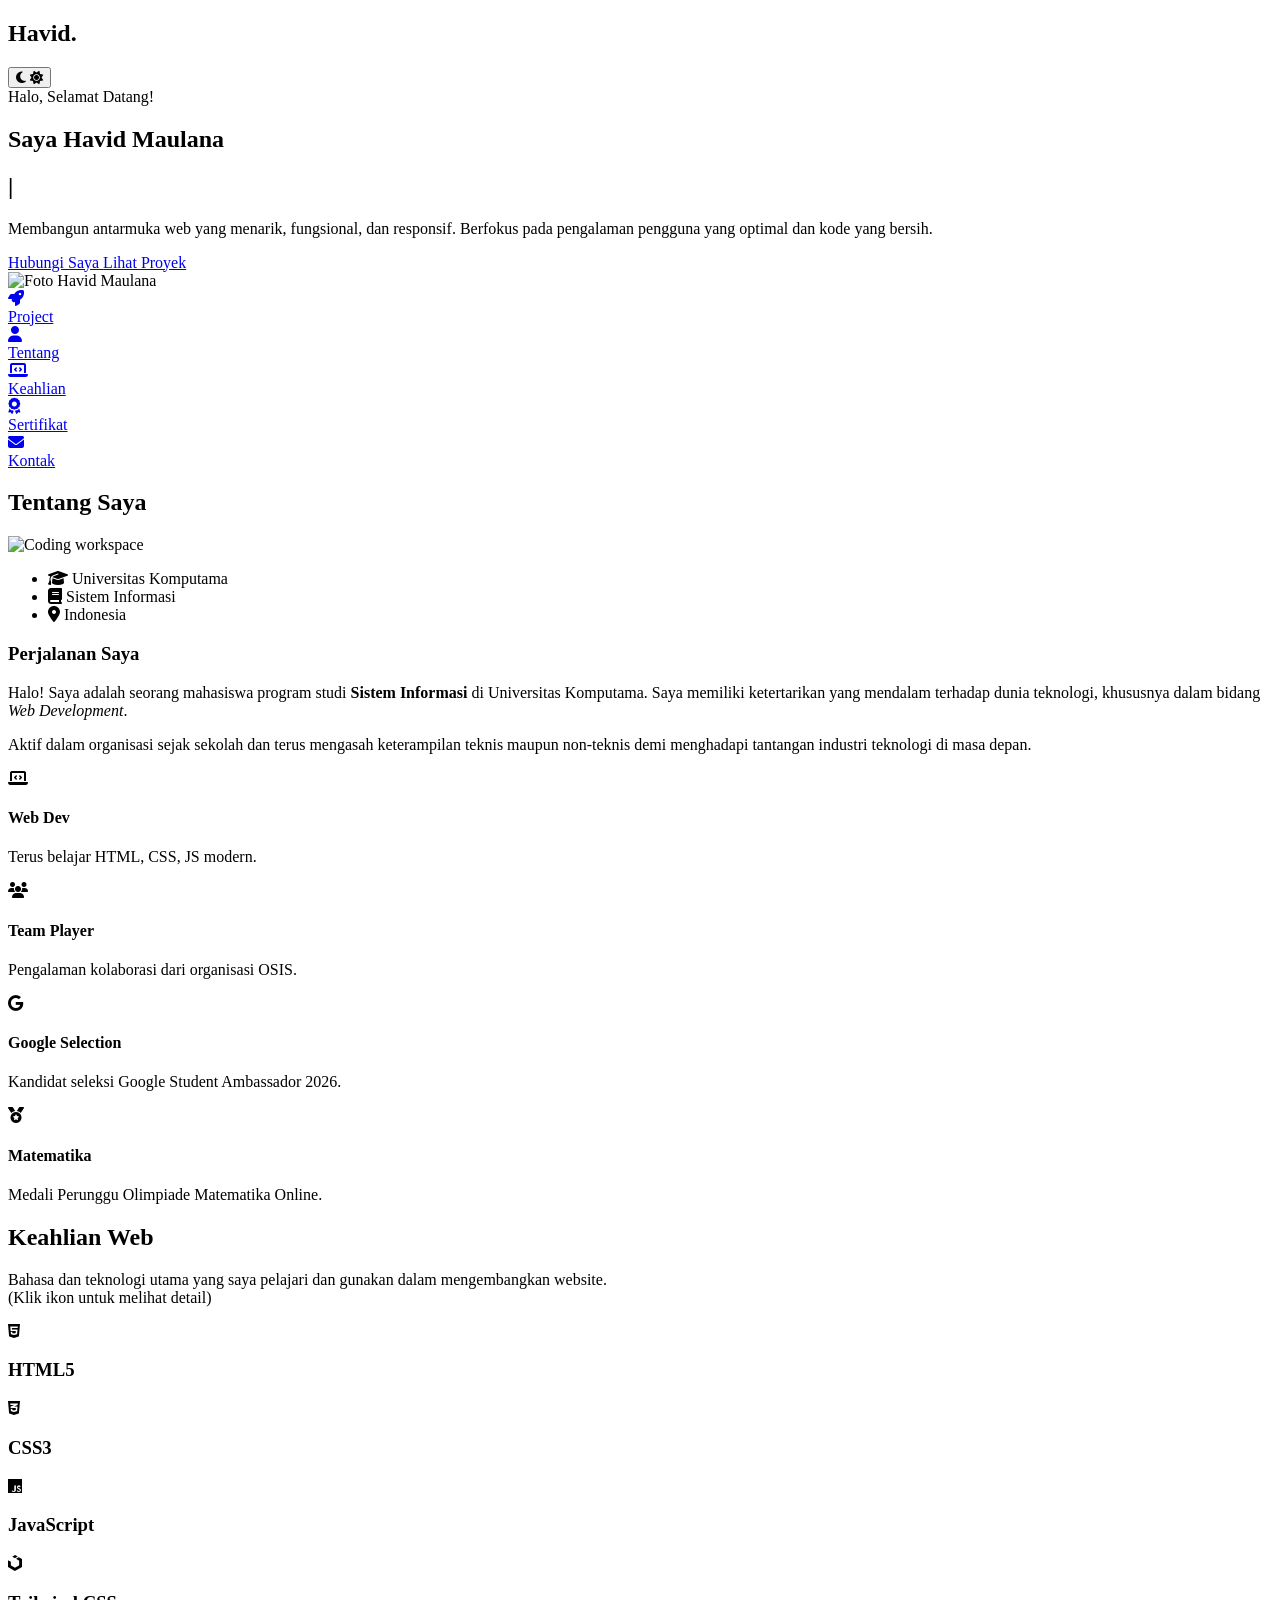
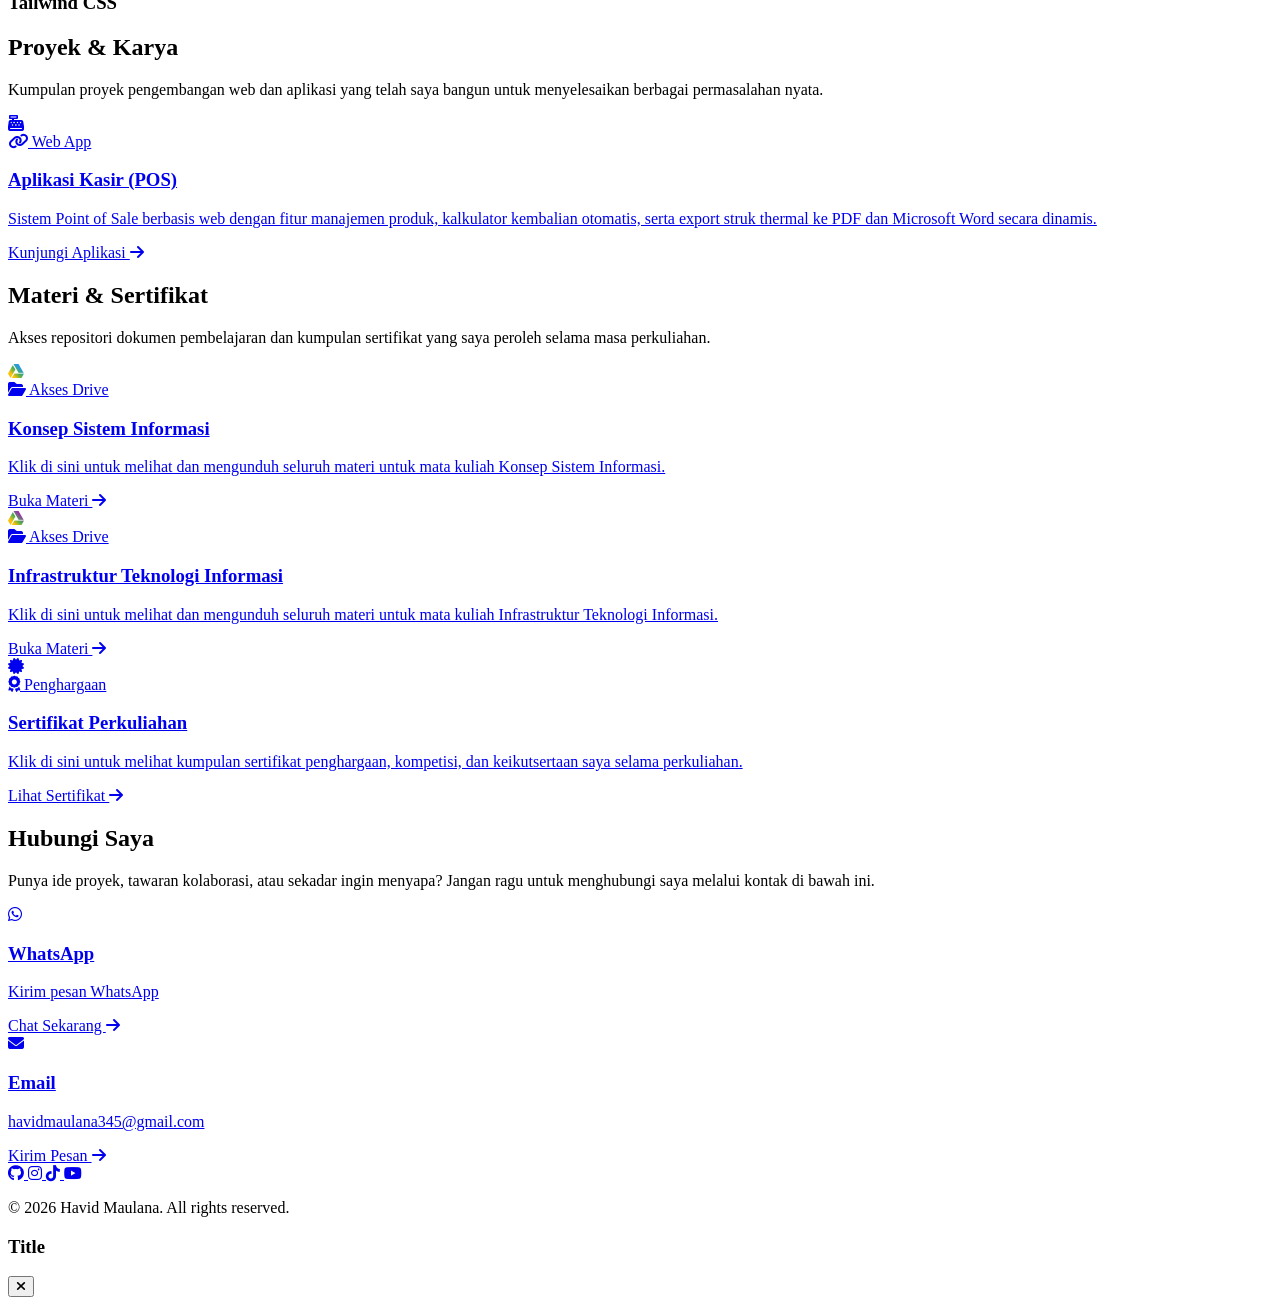
==== commit dea14dfa: "Update print statement from 'Hello' to 'Goodbye'" ====
--- a/index.html
+++ b/index.html
@@ -26,30 +26,34 @@
     <style>
         .fade-in { animation: fadeIn 1s ease-in forwards; opacity: 0; }
         .slide-up { animation: slideUp 0.8s ease-out forwards; opacity: 0; transform: translateY(20px); }
-        
+    
         @keyframes fadeIn { to { opacity: 1; } }
         @keyframes slideUp { to { opacity: 1; transform: translateY(0); } }
-        
+    
         @keyframes slideLine {
-            0% { transform: translateX(-100%); }
-            50% { transform: translateX(250%); }
-            100% { transform: translateX(-100%); }
+        0% { transform: translateX(-100%); }
+        50% { transform: translateX(250%); }
+        100% { transform: translateX(-100%); }
         }
         .animate-slide-line {
-            animation: slideLine 1.5s infinite ease-in-out;
-            width: 40%;
-        }
-        
+        animation: slideLine 1.5s infinite ease-in-out;
+        width: 40%;
+        }
+    
         .delay-100 { animation-delay: 0.1s; }
         .delay-200 { animation-delay: 0.2s; }
         .delay-300 { animation-delay: 0.3s; }
 
         @keyframes floatMenu {
-            0%, 100% { transform: translateY(0px) scale(1); }
-            50% { transform: translateY(-12px) scale(1.03); }
+        0%, 100% { transform: translateY(0px) scale(1); }
+        50% { transform: translateY(-12px) scale(1.03); }
         }
         .animate-float-menu {
-            animation: floatMenu 4s ease-in-out infinite;
+        animation: floatMenu 4s ease-in-out infinite;
+        }
+
+        .animate-float-menu:hover {
+        animation-play-state: paused;
         }
     </style>
     <script>
@@ -69,27 +73,12 @@
         </div>
     </div>
 
-    <nav class="fixed w-full bg-white/90 dark:bg-gray-900/90 backdrop-blur-sm z-50 shadow-sm dark:shadow-gray-800/30 transition-all duration-300" id="navbar">
-        <div class="max-w-7xl mx-auto px-4 sm:px-6 lg:px-8">
-            <div class="flex justify-between h-16 items-center">
-                <div class="flex-shrink-0">
-                    <a href="#home" class="text-2xl font-bold text-secondary dark:text-white tracking-tighter">Havid<span class="text-primary">.</span></a>
-                </div>
-                <div class="hidden md:flex space-x-8 items-center">
-                    <button id="theme-toggle" type="button" class="text-gray-500 dark:text-gray-400 hover:bg-gray-100 dark:hover:bg-gray-700 focus:outline-none rounded-lg text-sm p-2 transition-colors">
-                        <i id="theme-toggle-dark-icon" class="hidden fas fa-moon text-lg"></i>
-                        <i id="theme-toggle-light-icon" class="hidden fas fa-sun text-lg"></i>
-                    </button>
-                </div>
-                <div class="md:hidden flex items-center gap-2">
-                    <button id="theme-toggle-mobile" type="button" class="text-gray-500 dark:text-gray-400 hover:bg-gray-100 dark:hover:bg-gray-700 focus:outline-none rounded-lg text-sm p-2 transition-colors">
-                        <i id="theme-toggle-dark-icon-mobile" class="hidden fas fa-moon text-lg"></i>
-                        <i id="theme-toggle-light-icon-mobile" class="hidden fas fa-sun text-lg"></i>
-                    </button>
-                </div>
-            </div>
-        </div>
-    </nav>
+    <div class="fixed top-6 right-6 z-50">
+        <button id="theme-toggle" type="button" class="bg-white/80 dark:bg-gray-800/80 backdrop-blur-md shadow-lg border border-gray-200 dark:border-gray-700 text-gray-500 dark:text-gray-400 hover:bg-gray-100 dark:hover:bg-gray-700 focus:outline-none rounded-full w-12 h-12 flex items-center justify-center transition-all hover:scale-110">
+            <i id="theme-toggle-dark-icon" class="hidden fas fa-moon text-xl"></i>
+            <i id="theme-toggle-light-icon" class="hidden fas fa-sun text-xl"></i>
+        </button>
+    </div>
 
     <section id="home" class="pt-32 pb-20 md:pt-40 md:pb-28 flex items-center min-h-screen bg-gradient-to-br from-gray-50 to-blue-50/50 dark:from-gray-900 dark:to-gray-800 transition-colors duration-300">
         <div class="max-w-7xl mx-auto px-4 sm:px-6 lg:px-8 w-full flex flex-col md:flex-row items-center gap-12">
@@ -109,67 +98,45 @@
                     <a href="#contact" class="bg-primary hover:bg-blue-600 text-white px-8 py-3 rounded-full font-medium transition-all shadow-lg shadow-blue-500/30 hover:shadow-blue-500/50">
                         Hubungi Saya
                     </a>
-                    <a href="#about" class="bg-white dark:bg-gray-800 hover:bg-gray-50 dark:hover:bg-gray-700 text-gray-700 dark:text-gray-300 border border-gray-200 dark:border-gray-700 px-8 py-3 rounded-full font-medium transition-all shadow-sm">
-                        Profil Saya
+                    <a href="#project" class="bg-white dark:bg-gray-800 hover:bg-gray-50 dark:hover:bg-gray-700 text-gray-700 dark:text-gray-300 border border-gray-200 dark:border-gray-700 px-8 py-3 rounded-full font-medium transition-all shadow-sm">
+                        Lihat Proyek
                     </a>
                 </div>
             </div>
             
             <div class="w-full md:w-1/2 flex justify-center slide-up delay-200 mt-12 md:mt-0 relative">
-                
                 <div class="relative w-full max-w-lg aspect-square flex items-center justify-center">
                     
-                    <div class="absolute inset-10 bg-primary/20 dark:bg-primary/10 rounded-full blur-3xl animate-pulse"></div>
-
-                   <div class="relative w-full max-w-lg aspect-square flex items-center justify-center">
-    
-                <div class="absolute inset-10 bg-primary/20 dark:bg-primary/10 rounded-full blur-3xl animate-pulse z-0"></div>
-
-                <div class="relative z-10 w-80 h-80 md:w-112 md:h-112 drop-shadow-2xl flex items-center justify-center overflow-hidden rounded-full">
-                    <video src="Koding Video.webm" autoplay loop muted playsinline class="w-full h-full object-cover pointer-events-none mix-blend-lighten opacity-90 transition-all duration-300"></video>
-                </div>
-
-                <a href="#about" class="group absolute top-[10%] right-[0%] md:right-[-5%] bg-white/90 dark:bg-gray-800/90 backdrop-blur-md px-4 py-3 rounded-2xl shadow-[0_8px_30px_rgb(0,0,0,0.12)] border border-gray-100 dark:border-gray-700 flex items-center gap-3 animate-float-menu hover:scale-110 hover:-translate-y-2 hover:shadow-xl hover:shadow-green-500/30 transition-all duration-300 z-20" style="animation-delay: 0s;">
-                <div class="bg-green-100 dark:bg-green-900/50 p-2 rounded-lg transform transition-transform duration-300 group-hover:rotate-12 group-hover:scale-110"><i class="fas fa-user text-green-500"></i></div>
-                <span class="font-bold text-gray-700 dark:text-gray-200 text-sm whitespace-nowrap group-hover:text-green-500 transition-colors">Tentang</span>
-                </a>
-
-                <a href="#skills" class="group absolute top-[35%] left-[0%] md:left-[-10%] bg-white/90 dark:bg-gray-800/90 backdrop-blur-md px-4 py-3 rounded-2xl shadow-[0_8px_30px_rgb(0,0,0,0.12)] border border-gray-100 dark:border-gray-700 flex items-center gap-3 animate-float-menu hover:scale-110 hover:-translate-y-2 hover:shadow-xl hover:shadow-yellow-500/30 transition-all duration-300 z-20" style="animation-delay: 0.8s;">
-                <div class="bg-yellow-100 dark:bg-yellow-900/50 p-2 rounded-lg transform transition-transform duration-300 group-hover:-rotate-12 group-hover:scale-110"><i class="fas fa-laptop-code text-yellow-500"></i></div>
-                <span class="font-bold text-gray-700 dark:text-gray-200 text-sm whitespace-nowrap group-hover:text-yellow-500 transition-colors">Keahlian</span>
-                </a>
-
-                <a href="#materi" class="group absolute bottom-[20%] right-[0%] md:right-[-5%] bg-white/90 dark:bg-gray-800/90 backdrop-blur-md px-4 py-3 rounded-2xl shadow-[0_8px_30px_rgb(0,0,0,0.12)] border border-gray-100 dark:border-gray-700 flex items-center gap-3 animate-float-menu hover:scale-110 hover:-translate-y-2 hover:shadow-xl hover:shadow-purple-500/30 transition-all duration-300 z-20" style="animation-delay: 1.6s;">
-                    <div class="bg-purple-100 dark:bg-purple-900/50 p-2 rounded-lg transform transition-transform duration-300 group-hover:rotate-12 group-hover:scale-110"><i class="fas fa-award text-purple-500"></i></div>
-                    <span class="font-bold text-gray-700 dark:text-gray-200 text-sm whitespace-nowrap group-hover:text-purple-500 transition-colors">Materi & Sertifikat</span>
-                </a>
-
-                <a href="#contact" class="group absolute bottom-[5%] left-[10%] md:left-[5%] bg-white/90 dark:bg-gray-800/90 backdrop-blur-md px-4 py-3 rounded-2xl shadow-[0_8px_30px_rgb(0,0,0,0.12)] border border-gray-100 dark:border-gray-700 flex items-center gap-3 animate-float-menu hover:scale-110 hover:-translate-y-2 hover:shadow-xl hover:shadow-orange-500/30 transition-all duration-300 z-20" style="animation-delay: 2.4s;">
-                    <div class="bg-orange-100 dark:bg-orange-900/50 p-2 rounded-lg transform transition-transform duration-300 group-hover:-rotate-12 group-hover:scale-110"><i class="fas fa-envelope text-orange-500"></i></div>
-                    <span class="font-bold text-gray-700 dark:text-gray-200 text-sm whitespace-nowrap group-hover:text-orange-500 transition-colors">Kontak</span>
-                </a>
-            </div>
+                    <div class="absolute inset-10 bg-primary/20 dark:bg-primary/10 rounded-full blur-3xl animate-pulse z-0"></div>
+
+                    <div class="relative z-10 w-72 h-72 md:w-96 md:h-96 drop-shadow-2xl flex items-center justify-center overflow-hidden rounded-full border-4 border-white dark:border-gray-800 shadow-[0_0_40px_rgba(59,130,246,0.2)]">
+                        <img src="foto-profil.jpeg" alt="Foto Havid Maulana" class="w-full h-full object-cover transition-transform duration-500 hover:scale-105 pointer-events-none">
+                    </div>
+
+                    <a href="#project" class="group absolute top-[-2%] left-[10%] md:left-[0%] bg-white/90 dark:bg-gray-800/90 backdrop-blur-md px-4 py-3 rounded-2xl shadow-[0_8px_30px_rgb(0,0,0,0.12)] border border-gray-100 dark:border-gray-700 flex items-center gap-3 animate-float-menu hover:scale-110 hover:-translate-y-2 hover:shadow-xl hover:shadow-cyan-500/30 transition-all duration-300 z-20" style="animation-delay: 0.4s;">
+                        <div class="bg-cyan-100 dark:bg-cyan-900/50 p-2 rounded-lg transform transition-transform duration-300 group-hover:-rotate-12 group-hover:scale-110"><i class="fas fa-rocket text-cyan-500"></i></div>
+                        <span class="font-bold text-gray-700 dark:text-gray-200 text-sm whitespace-nowrap group-hover:text-cyan-500 transition-colors">Project</span>
+                    </a>
 
                     <a href="#about" class="group absolute top-[10%] right-[0%] md:right-[-5%] bg-white/90 dark:bg-gray-800/90 backdrop-blur-md px-4 py-3 rounded-2xl shadow-[0_8px_30px_rgb(0,0,0,0.12)] border border-gray-100 dark:border-gray-700 flex items-center gap-3 animate-float-menu hover:scale-110 hover:-translate-y-2 hover:shadow-xl hover:shadow-green-500/30 transition-all duration-300 z-20" style="animation-delay: 0s;">
                         <div class="bg-green-100 dark:bg-green-900/50 p-2 rounded-lg transform transition-transform duration-300 group-hover:rotate-12 group-hover:scale-110"><i class="fas fa-user text-green-500"></i></div>
                         <span class="font-bold text-gray-700 dark:text-gray-200 text-sm whitespace-nowrap group-hover:text-green-500 transition-colors">Tentang</span>
                     </a>
 
-                    <a href="#skills" class="group absolute top-[35%] left-[0%] md:left-[-10%] bg-white/90 dark:bg-gray-800/90 backdrop-blur-md px-4 py-3 rounded-2xl shadow-[0_8px_30px_rgb(0,0,0,0.12)] border border-gray-100 dark:border-gray-700 flex items-center gap-3 animate-float-menu hover:scale-110 hover:-translate-y-2 hover:shadow-xl hover:shadow-yellow-500/30 transition-all duration-300 z-20" style="animation-delay: 0.8s;">
+                    <a href="#skills" class="group absolute top-[40%] left-[0%] md:left-[-10%] bg-white/90 dark:bg-gray-800/90 backdrop-blur-md px-4 py-3 rounded-2xl shadow-[0_8px_30px_rgb(0,0,0,0.12)] border border-gray-100 dark:border-gray-700 flex items-center gap-3 animate-float-menu hover:scale-110 hover:-translate-y-2 hover:shadow-xl hover:shadow-yellow-500/30 transition-all duration-300 z-20" style="animation-delay: 0.8s;">
                         <div class="bg-yellow-100 dark:bg-yellow-900/50 p-2 rounded-lg transform transition-transform duration-300 group-hover:-rotate-12 group-hover:scale-110"><i class="fas fa-laptop-code text-yellow-500"></i></div>
                         <span class="font-bold text-gray-700 dark:text-gray-200 text-sm whitespace-nowrap group-hover:text-yellow-500 transition-colors">Keahlian</span>
                     </a>
 
                     <a href="#materi" class="group absolute bottom-[20%] right-[0%] md:right-[-5%] bg-white/90 dark:bg-gray-800/90 backdrop-blur-md px-4 py-3 rounded-2xl shadow-[0_8px_30px_rgb(0,0,0,0.12)] border border-gray-100 dark:border-gray-700 flex items-center gap-3 animate-float-menu hover:scale-110 hover:-translate-y-2 hover:shadow-xl hover:shadow-purple-500/30 transition-all duration-300 z-20" style="animation-delay: 1.6s;">
                         <div class="bg-purple-100 dark:bg-purple-900/50 p-2 rounded-lg transform transition-transform duration-300 group-hover:rotate-12 group-hover:scale-110"><i class="fas fa-award text-purple-500"></i></div>
-                        <span class="font-bold text-gray-700 dark:text-gray-200 text-sm whitespace-nowrap group-hover:text-purple-500 transition-colors">Materi & Sertifikat</span>
-                    </a>
-
-                    <a href="#contact" class="group absolute bottom-[5%] left-[10%] md:left-[5%] bg-white/90 dark:bg-gray-800/90 backdrop-blur-md px-4 py-3 rounded-2xl shadow-[0_8px_30px_rgb(0,0,0,0.12)] border border-gray-100 dark:border-gray-700 flex items-center gap-3 animate-float-menu hover:scale-110 hover:-translate-y-2 hover:shadow-xl hover:shadow-orange-500/30 transition-all duration-300 z-20" style="animation-delay: 2.4s;">
+                        <span class="font-bold text-gray-700 dark:text-gray-200 text-sm whitespace-nowrap group-hover:text-purple-500 transition-colors">Sertifikat</span>
+                    </a>
+
+                    <a href="#contact" class="group absolute bottom-[5%] left-[5%] md:left-[5%] bg-white/90 dark:bg-gray-800/90 backdrop-blur-md px-4 py-3 rounded-2xl shadow-[0_8px_30px_rgb(0,0,0,0.12)] border border-gray-100 dark:border-gray-700 flex items-center gap-3 animate-float-menu hover:scale-110 hover:-translate-y-2 hover:shadow-xl hover:shadow-orange-500/30 transition-all duration-300 z-20" style="animation-delay: 2.4s;">
                         <div class="bg-orange-100 dark:bg-orange-900/50 p-2 rounded-lg transform transition-transform duration-300 group-hover:-rotate-12 group-hover:scale-110"><i class="fas fa-envelope text-orange-500"></i></div>
                         <span class="font-bold text-gray-700 dark:text-gray-200 text-sm whitespace-nowrap group-hover:text-orange-500 transition-colors">Kontak</span>
                     </a>
-
                 </div>
             </div>
         </div>
@@ -286,7 +253,36 @@
         </div>
     </section>
 
-    <section id="materi" class="py-20 bg-white dark:bg-gray-900 transition-colors duration-300">
+    <section id="project" class="py-20 bg-white dark:bg-gray-900 transition-colors duration-300">
+        <div class="max-w-7xl mx-auto px-4 sm:px-6 lg:px-8">
+            <div class="text-center mb-16 slide-up">
+                <h2 class="text-3xl md:text-4xl font-bold text-secondary dark:text-white mb-4">Proyek & Karya</h2>
+                <div class="w-16 h-1 bg-primary mx-auto rounded-full mb-6"></div>
+                <p class="text-gray-600 dark:text-gray-400 max-w-2xl mx-auto">Kumpulan proyek pengembangan web dan aplikasi yang telah saya bangun untuk menyelesaikan berbagai permasalahan nyata.</p>
+            </div>
+
+            <div class="grid grid-cols-1 md:grid-cols-2 lg:grid-cols-3 gap-6 max-w-7xl mx-auto">
+                <a href="https://havid-345.github.io/web-aplikasi-kasir/" target="_blank" rel="noopener noreferrer" class="group relative w-full bg-gray-50 dark:bg-gray-800 p-6 md:p-8 rounded-2xl border border-gray-100 dark:border-gray-700 hover:shadow-2xl hover:shadow-cyan-500/20 transition-all hover:-translate-y-2 hover:scale-[1.02] duration-500 ease-out slide-up delay-100 flex flex-col sm:flex-row lg:flex-col items-center sm:items-start lg:items-center text-center sm:text-left lg:text-center gap-6 overflow-hidden md:col-span-2 lg:col-span-1">
+                    <div class="absolute -right-16 -bottom-16 w-64 h-64 bg-cyan-500/5 rounded-full blur-3xl group-hover:bg-cyan-500/15 transition-colors duration-500"></div>
+                    <div class="w-20 h-20 shrink-0 bg-white dark:bg-gray-900 shadow-md rounded-2xl flex items-center justify-center transform group-hover:scale-110 group-hover:rotate-6 transition-transform duration-300 z-10">
+                        <i class="fas fa-cash-register text-5xl text-cyan-500"></i>
+                    </div>
+                    <div class="z-10 flex-1 flex flex-col items-center sm:items-start lg:items-center">
+                        <div class="inline-flex items-center gap-2 px-3 py-1 rounded-full bg-cyan-100 dark:bg-cyan-900/30 text-cyan-600 dark:text-cyan-400 text-xs font-bold uppercase tracking-wider mb-3 transition-colors">
+                            <i class="fas fa-link"></i> Web App
+                        </div>
+                        <h3 class="text-2xl font-bold text-secondary dark:text-white mb-2 group-hover:text-cyan-500 transition-colors">Aplikasi Kasir (POS)</h3>
+                        <p class="text-gray-600 dark:text-gray-400 mb-4 text-sm leading-relaxed">Sistem Point of Sale berbasis web dengan fitur manajemen produk, kalkulator kembalian otomatis, serta export struk thermal ke PDF dan Microsoft Word secara dinamis.</p>
+                        <span class="inline-flex items-center justify-center gap-2 text-cyan-500 font-medium text-sm group-hover:gap-3 transition-all mt-auto">
+                            Kunjungi Aplikasi <i class="fas fa-arrow-right"></i>
+                        </span>
+                    </div>
+                </a>
+            </div>
+        </div>
+    </section>
+
+    <section id="materi" class="py-20 bg-gray-50 dark:bg-gray-800/50 transition-colors duration-300">
         <div class="max-w-7xl mx-auto px-4 sm:px-6 lg:px-8">
             <div class="text-center mb-16 slide-up">
                 <h2 class="text-3xl md:text-4xl font-bold text-secondary dark:text-white mb-4">Materi & Sertifikat</h2>
@@ -295,9 +291,9 @@
             </div>
 
             <div class="grid grid-cols-1 md:grid-cols-2 lg:grid-cols-3 gap-6 max-w-7xl mx-auto">
-                <a href="https://sites.google.com/view/mhasymis/mengajar/konsep-sistem-informasi?authuser=0" target="_blank" rel="noopener noreferrer" class="group relative w-full bg-gray-50 dark:bg-gray-800 p-6 md:p-8 rounded-2xl border border-gray-100 dark:border-gray-700 hover:shadow-2xl hover:shadow-primary/20 transition-all hover:-translate-y-2 hover:scale-[1.02] duration-500 ease-out slide-up delay-100 flex flex-col sm:flex-row lg:flex-col items-center sm:items-start lg:items-center text-center sm:text-left lg:text-center gap-6 overflow-hidden">
+                <a href="https://sites.google.com/view/mhasymis/mengajar/konsep-sistem-informasi?authuser=0" target="_blank" rel="noopener noreferrer" class="group relative w-full bg-white dark:bg-gray-800 p-6 md:p-8 rounded-2xl border border-gray-100 dark:border-gray-700 hover:shadow-2xl hover:shadow-primary/20 transition-all hover:-translate-y-2 hover:scale-[1.02] duration-500 ease-out slide-up delay-100 flex flex-col sm:flex-row lg:flex-col items-center sm:items-start lg:items-center text-center sm:text-left lg:text-center gap-6 overflow-hidden">
                     <div class="absolute -right-16 -bottom-16 w-64 h-64 bg-primary/5 rounded-full blur-3xl group-hover:bg-primary/15 transition-colors duration-500"></div>
-                    <div class="w-20 h-20 shrink-0 bg-white dark:bg-gray-900 shadow-md rounded-2xl flex items-center justify-center transform group-hover:scale-110 group-hover:rotate-6 transition-transform duration-300 z-10">
+                    <div class="w-20 h-20 shrink-0 bg-gray-50 dark:bg-gray-900 shadow-md rounded-2xl flex items-center justify-center transform group-hover:scale-110 group-hover:rotate-6 transition-transform duration-300 z-10">
                         <i class="fab fa-google-drive text-5xl" style="background: -webkit-linear-gradient(bottom left, #FFC107 25%, #4CAF50 50%, #2196F3 75%); -webkit-background-clip: text; background-clip: text; -webkit-text-fill-color: transparent;"></i>
                     </div>
                     <div class="z-10 flex-1 flex flex-col items-center sm:items-start lg:items-center">
@@ -312,9 +308,9 @@
                     </div>
                 </a>
 
-                <a href="https://sites.google.com/view/mhasymis/mengajar/infrastruktur-teknologi-informasi?authuser=0" target="_blank" rel="noopener noreferrer" class="group relative w-full bg-gray-50 dark:bg-gray-800 p-6 md:p-8 rounded-2xl border border-gray-100 dark:border-gray-700 hover:shadow-2xl hover:shadow-purple-500/20 transition-all hover:-translate-y-2 hover:scale-[1.02] duration-500 ease-out slide-up delay-200 flex flex-col sm:flex-row lg:flex-col items-center sm:items-start lg:items-center text-center sm:text-left lg:text-center gap-6 overflow-hidden">
+                <a href="https://sites.google.com/view/mhasymis/mengajar/infrastruktur-teknologi-informasi?authuser=0" target="_blank" rel="noopener noreferrer" class="group relative w-full bg-white dark:bg-gray-800 p-6 md:p-8 rounded-2xl border border-gray-100 dark:border-gray-700 hover:shadow-2xl hover:shadow-purple-500/20 transition-all hover:-translate-y-2 hover:scale-[1.02] duration-500 ease-out slide-up delay-200 flex flex-col sm:flex-row lg:flex-col items-center sm:items-start lg:items-center text-center sm:text-left lg:text-center gap-6 overflow-hidden">
                     <div class="absolute -right-16 -bottom-16 w-64 h-64 bg-purple-500/5 rounded-full blur-3xl group-hover:bg-purple-500/15 transition-colors duration-500"></div>
-                    <div class="w-20 h-20 shrink-0 bg-white dark:bg-gray-900 shadow-md rounded-2xl flex items-center justify-center transform group-hover:scale-110 group-hover:-rotate-6 transition-transform duration-300 z-10">
+                    <div class="w-20 h-20 shrink-0 bg-gray-50 dark:bg-gray-900 shadow-md rounded-2xl flex items-center justify-center transform group-hover:scale-110 group-hover:-rotate-6 transition-transform duration-300 z-10">
                         <i class="fab fa-google-drive text-5xl" style="background: -webkit-linear-gradient(bottom left, #FFC107 25%, #4CAF50 50%, #9C27B0 75%); -webkit-background-clip: text; background-clip: text; -webkit-text-fill-color: transparent;"></i>
                     </div>
                     <div class="z-10 flex-1 flex flex-col items-center sm:items-start lg:items-center">
@@ -329,9 +325,9 @@
                     </div>
                 </a>
 
-                <a href="https://drive.google.com/drive/folders/1NomymELwoYbs8g7ECj8nUIXxik3oECwE" target="_blank" rel="noopener noreferrer" class="group relative w-full bg-gray-50 dark:bg-gray-800 p-6 md:p-8 rounded-2xl border border-gray-100 dark:border-gray-700 hover:shadow-2xl hover:shadow-orange-500/20 transition-all hover:-translate-y-2 hover:scale-[1.02] duration-500 ease-out slide-up delay-300 flex flex-col sm:flex-row lg:flex-col items-center sm:items-start lg:items-center text-center sm:text-left lg:text-center gap-6 overflow-hidden md:col-span-2 lg:col-span-1">
+                <a href="https://drive.google.com/drive/folders/1NomymELwoYbs8g7ECj8nUIXxik3oECwE" target="_blank" rel="noopener noreferrer" class="group relative w-full bg-white dark:bg-gray-800 p-6 md:p-8 rounded-2xl border border-gray-100 dark:border-gray-700 hover:shadow-2xl hover:shadow-orange-500/20 transition-all hover:-translate-y-2 hover:scale-[1.02] duration-500 ease-out slide-up delay-300 flex flex-col sm:flex-row lg:flex-col items-center sm:items-start lg:items-center text-center sm:text-left lg:text-center gap-6 overflow-hidden md:col-span-2 lg:col-span-1">
                     <div class="absolute -right-16 -bottom-16 w-64 h-64 bg-orange-500/5 rounded-full blur-3xl group-hover:bg-orange-500/15 transition-colors duration-500"></div>
-                    <div class="w-20 h-20 shrink-0 bg-white dark:bg-gray-900 shadow-md rounded-2xl flex items-center justify-center transform group-hover:scale-110 group-hover:rotate-6 transition-transform duration-300 z-10">
+                    <div class="w-20 h-20 shrink-0 bg-gray-50 dark:bg-gray-900 shadow-md rounded-2xl flex items-center justify-center transform group-hover:scale-110 group-hover:rotate-6 transition-transform duration-300 z-10">
                         <i class="fas fa-certificate text-5xl text-orange-500"></i>
                     </div>
                     <div class="z-10 flex-1 flex flex-col items-center sm:items-start lg:items-center">
@@ -349,7 +345,7 @@
         </div>
     </section>
 
-    <section id="contact" class="py-20 bg-gray-50 dark:bg-gray-800/50 transition-colors duration-300">
+    <section id="contact" class="py-20 bg-white dark:bg-gray-900 transition-colors duration-300">
         <div class="max-w-7xl mx-auto px-4 sm:px-6 lg:px-8">
             <div class="text-center mb-16 slide-up">
                 <h2 class="text-3xl md:text-4xl font-bold text-secondary dark:text-white mb-4">Hubungi Saya</h2>
@@ -424,17 +420,6 @@
 
     <script>
         document.getElementById('year').textContent = new Date().getFullYear();
-
-        const navbar = document.getElementById('navbar');
-        window.addEventListener('scroll', () => {
-            if (window.scrollY > 10) {
-                navbar.classList.add('shadow-md');
-                navbar.classList.remove('shadow-sm');
-            } else {
-                navbar.classList.remove('shadow-md');
-                navbar.classList.add('shadow-sm');
-            }
-        });
 
         const observerOptions = {
             root: null,
@@ -456,39 +441,37 @@
             observer.observe(el);
         });
 
-        const themeToggleDarkIcons = document.querySelectorAll('#theme-toggle-dark-icon, #theme-toggle-dark-icon-mobile');
-        const themeToggleLightIcons = document.querySelectorAll('#theme-toggle-light-icon, #theme-toggle-light-icon-mobile');
-        const themeToggleBtns = document.querySelectorAll('#theme-toggle, #theme-toggle-mobile');
+        const themeToggleDarkIcon = document.getElementById('theme-toggle-dark-icon');
+        const themeToggleLightIcon = document.getElementById('theme-toggle-light-icon');
+        const themeToggleBtn = document.getElementById('theme-toggle');
 
         if (localStorage.getItem('color-theme') === 'dark' || (!('color-theme' in localStorage) && window.matchMedia('(prefers-color-scheme: dark)').matches)) {
-            themeToggleDarkIcons.forEach(icon => icon.classList.remove('hidden'));
+            themeToggleDarkIcon.classList.remove('hidden');
         } else {
-            themeToggleLightIcons.forEach(icon => icon.classList.remove('hidden'));
-        }
-
-        themeToggleBtns.forEach(btn => {
-            btn.addEventListener('click', function() {
-                themeToggleDarkIcons.forEach(icon => icon.classList.toggle('hidden'));
-                themeToggleLightIcons.forEach(icon => icon.classList.toggle('hidden'));
-
-                if (localStorage.getItem('color-theme')) {
-                    if (localStorage.getItem('color-theme') === 'light') {
-                        document.documentElement.classList.add('dark');
-                        localStorage.setItem('color-theme', 'dark');
-                    } else {
-                        document.documentElement.classList.remove('dark');
-                        localStorage.setItem('color-theme', 'light');
-                    }
+            themeToggleLightIcon.classList.remove('hidden');
+        }
+
+        themeToggleBtn.addEventListener('click', function() {
+            themeToggleDarkIcon.classList.toggle('hidden');
+            themeToggleLightIcon.classList.toggle('hidden');
+
+            if (localStorage.getItem('color-theme')) {
+                if (localStorage.getItem('color-theme') === 'light') {
+                    document.documentElement.classList.add('dark');
+                    localStorage.setItem('color-theme', 'dark');
                 } else {
-                    if (document.documentElement.classList.contains('dark')) {
-                        document.documentElement.classList.remove('dark');
-                        localStorage.setItem('color-theme', 'light');
-                    } else {
-                        document.documentElement.classList.add('dark');
-                        localStorage.setItem('color-theme', 'dark');
-                    }
+                    document.documentElement.classList.remove('dark');
+                    localStorage.setItem('color-theme', 'light');
                 }
-            });
+            } else {
+                if (document.documentElement.classList.contains('dark')) {
+                    document.documentElement.classList.remove('dark');
+                    localStorage.setItem('color-theme', 'light');
+                } else {
+                    document.documentElement.classList.add('dark');
+                    localStorage.setItem('color-theme', 'dark');
+                }
+            }
         });
 
         window.addEventListener('load', () => {
